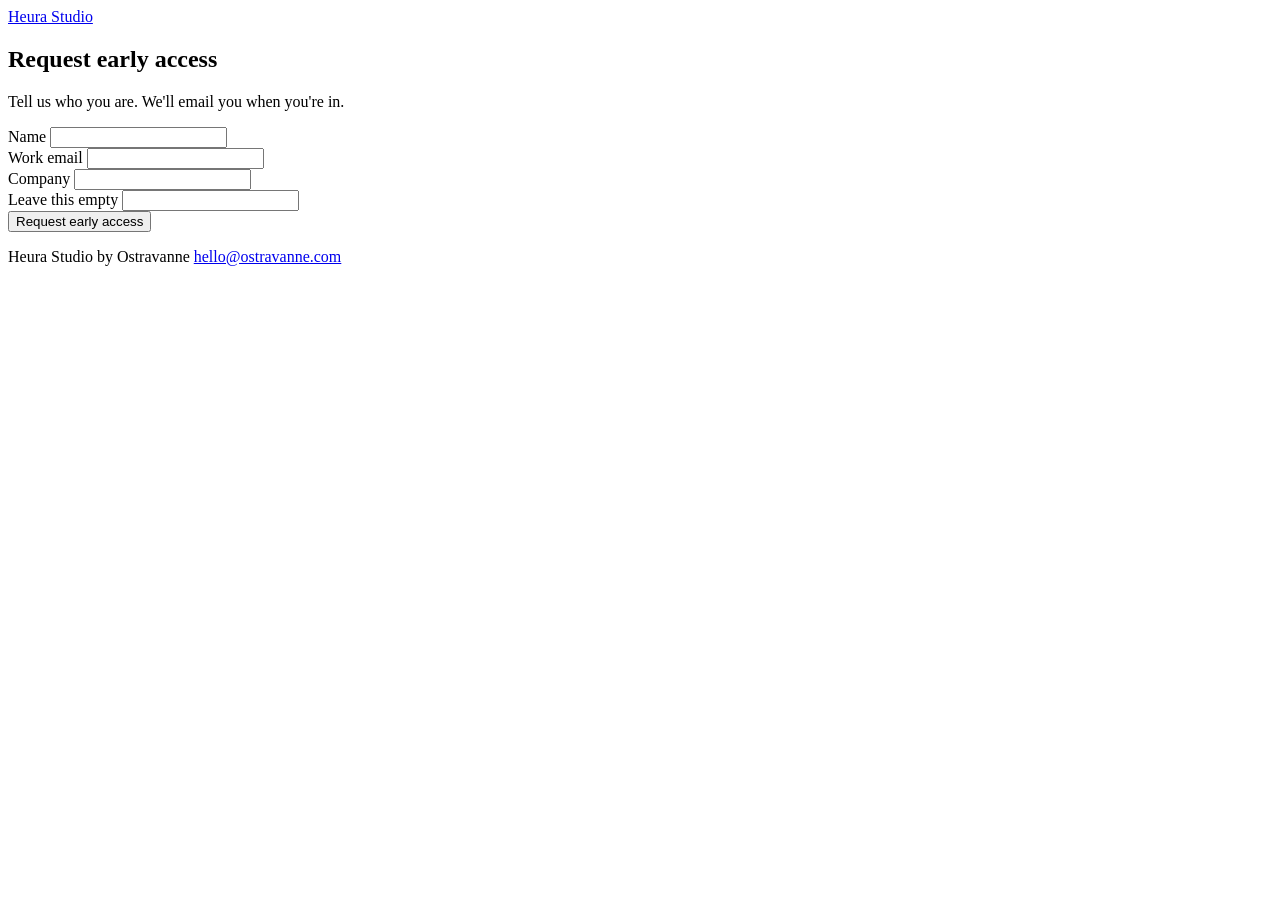
==== early-access/index.html @ 6efa41a9 "Early access page" ====
<!doctype html>
<html lang="en">
<head>
<meta charset="utf-8">
<meta name="viewport" content="width=device-width, initial-scale=1">
<title>Request early access | Heura Studio</title>
<meta name="description" content="Ask for early access to Heura Studio, the no-code way to build your company's own AI.">
<meta name="theme-color" content="#ffffff">
<link rel="icon" href="/favicon.ico" sizes="48x48">
<link rel="icon" href="/favicon-32.png" type="image/png" sizes="32x32">
<link rel="icon" href="/icon-512.png" type="image/png" sizes="512x512">
<link rel="apple-touch-icon" href="/apple-touch-icon.png">
<link rel="preconnect" href="https://fonts.googleapis.com">
<link rel="preconnect" href="https://fonts.gstatic.com" crossorigin>
<link rel="stylesheet" href="https://fonts.googleapis.com/css2?family=Archivo:wdth,wght@62..125,400..900&display=swap">
<link rel="stylesheet" href="/site.css">
<script src="/early-access/signup.js" defer></script>
</head>
<body>
<div id="ov-home">
  <header class="ov-wrap ov-top">
    <a class="ov-logo" href="/"><span class="ov-mark" aria-hidden="true"></span>Heura Studio</a>
  </header>

  <main class="ov-wrap">
    <section class="ea" aria-labelledby="ea-title">
      <h1 id="ea-title">Request early access</h1>
      <p class="ea-lead">Tell us who you are. We'll email you when you're in.</p>
      <form id="ea-form" class="ea-form" method="post" action="https://script.google.com/macros/s/AKfycbxeGXRIPZbw9SmmELM12JjJCPv7J-dosWmukFCh4RN90vVQsfV1jGKtJcDdEren_k8BEQ/exec">
        <div class="ea-field">
          <label for="ea-name">Name</label>
          <input id="ea-name" name="name" type="text" autocomplete="name" maxlength="100" required>
        </div>
        <div class="ea-field">
          <label for="ea-email">Work email</label>
          <input id="ea-email" name="email" type="email" autocomplete="email" maxlength="254" required>
        </div>
        <div class="ea-field">
          <label for="ea-company">Company</label>
          <input id="ea-company" name="company" type="text" autocomplete="organization" maxlength="100" required>
        </div>
        <div class="ea-trap" aria-hidden="true">
          <label for="ea-website">Leave this empty</label>
          <input id="ea-website" name="website" type="text" tabindex="-1" autocomplete="off">
        </div>
        <button class="ov-btn ov-btn-primary ea-submit" type="submit">Request early access</button>
      </form>
      <p id="ea-status" class="ea-status" role="status"></p>
    </section>
  </main>

  <footer class="ov-wrap">
    <div class="ov-foot">
      <span>Heura Studio by Ostravanne</span>
      <a href="mailto:hello@ostravanne.com">hello@ostravanne.com</a>
    </div>
  </footer>
</div>
</body>
</html>
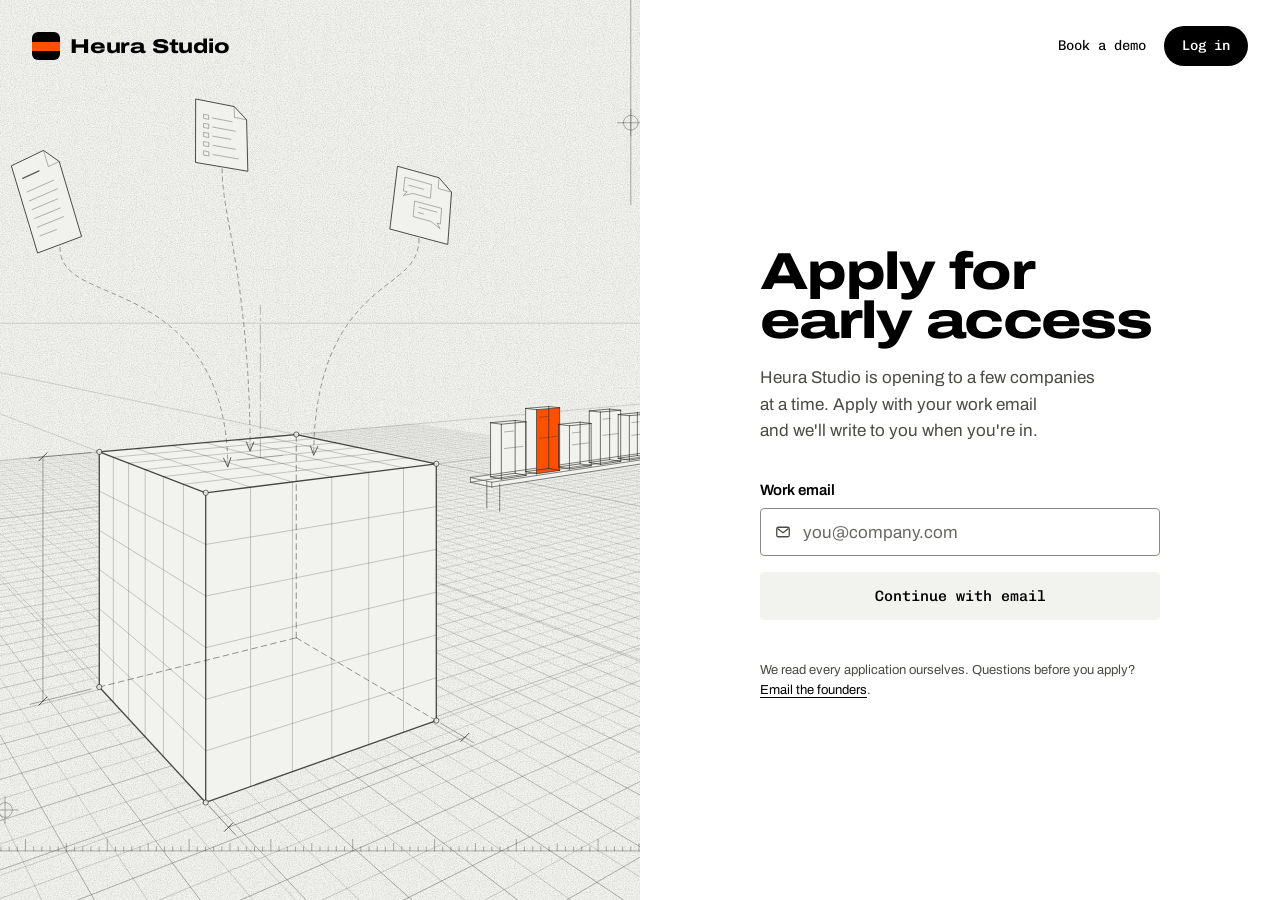
==== commit e1aa93ec: "Apply for early access page" ====
--- a/early-access/index.html
+++ b/early-access/index.html
@@ -3,58 +3,83 @@
 <head>
 <meta charset="utf-8">
 <meta name="viewport" content="width=device-width, initial-scale=1">
-<title>Request early access | Heura Studio</title>
-<meta name="description" content="Ask for early access to Heura Studio, the no-code way to build your company's own AI.">
-<meta name="theme-color" content="#ffffff">
+<title>Apply for early access | Heura Studio</title>
+<meta name="description" content="Apply for early access to Heura Studio, the no-code way to build your company's own AI.">
+<meta name="theme-color" content="#f2f2ef">
 <link rel="icon" href="/favicon.ico" sizes="48x48">
 <link rel="icon" href="/favicon-32.png" type="image/png" sizes="32x32">
 <link rel="icon" href="/icon-512.png" type="image/png" sizes="512x512">
 <link rel="apple-touch-icon" href="/apple-touch-icon.png">
 <link rel="preconnect" href="https://fonts.googleapis.com">
 <link rel="preconnect" href="https://fonts.gstatic.com" crossorigin>
-<link rel="stylesheet" href="https://fonts.googleapis.com/css2?family=Archivo:wdth,wght@62..125,400..900&display=swap">
+<link rel="stylesheet" href="https://fonts.googleapis.com/css2?family=Archivo:wdth,wght@62..125,400..900&family=Chivo+Mono:wght@400;500&display=swap">
 <link rel="stylesheet" href="/site.css">
-<script src="/early-access/signup.js" defer></script>
+<link rel="stylesheet" href="/early-access/apply.css">
+<!-- signup.js turns the form into two steps. Without it (no JavaScript, or the file fails to load) the form
+     stays a plain one that posts name, email and company. -->
+<script>if (window.fetch && window.URLSearchParams && window.FormData) document.documentElement.classList.add('js');</script>
+<script src="/early-access/signup.js" defer onerror="document.documentElement.classList.remove('js')"></script>
 </head>
 <body>
-<div id="ov-home">
-  <header class="ov-wrap ov-top">
+<div id="ov-home" class="ap">
+  <header class="ap-top">
     <a class="ov-logo" href="/"><span class="ov-mark" aria-hidden="true"></span>Heura Studio</a>
+    <nav class="ap-nav" aria-label="Main">
+      <a class="ap-link" href="mailto:ryantian@ostravanne.com,leoli@ostravanne.com?subject=Heura%20Studio%20demo">Book a demo</a>
+      <a class="ap-pill" href="https://heurastudios.com/login">Log in</a>
+    </nav>
   </header>
 
-  <main class="ov-wrap">
-    <section class="ea" aria-labelledby="ea-title">
-      <h1 id="ea-title">Request early access</h1>
-      <p class="ea-lead">Tell us who you are. We'll email you when you're in.</p>
-      <form id="ea-form" class="ea-form" method="post" action="https://script.google.com/macros/s/AKfycbxeGXRIPZbw9SmmELM12JjJCPv7J-dosWmukFCh4RN90vVQsfV1jGKtJcDdEren_k8BEQ/exec">
-        <div class="ea-field">
-          <label for="ea-name">Name</label>
-          <input id="ea-name" name="name" type="text" autocomplete="name" maxlength="100" required>
+  <div class="ap-art">
+    <img src="/early-access/drawing.svg" alt="" width="1000" height="1100">
+  </div>
+
+  <main class="ap-main">
+    <div class="ap-panel">
+      <h1 id="ea-title">Apply for<br> early access</h1>
+      <p class="ap-lead">Heura Studio is opening to a few companies at a time. Apply with your work email and we'll write to you when you're in.</p>
+
+      <!-- data-google-client-id: the OAuth client ID for "Continue with Google", the same one as
+           GOOGLE_CLIENT_ID in _backend/Code.gs. While it's empty the Google option stays hidden. -->
+      <form id="ea-form" class="ap-form" method="post" action="https://script.google.com/macros/s/AKfycbxeGXRIPZbw9SmmELM12JjJCPv7J-dosWmukFCh4RN90vVQsfV1jGKtJcDdEren_k8BEQ/exec" data-google-client-id="" aria-labelledby="ea-title">
+        <div class="ap-field">
+          <div class="ap-label-row">
+            <label for="ea-email">Work email</label>
+            <button class="ap-back" type="button" hidden>Use a different email</button>
+          </div>
+          <div class="ap-input">
+            <svg class="ap-icon" viewBox="0 0 16 16" aria-hidden="true" focusable="false"><rect x="1.75" y="3.25" width="12.5" height="9.5" rx="1.5"/><path d="m2.5 4.5 5.5 4.25 5.5-4.25"/></svg>
+            <input id="ea-email" name="email" type="email" autocomplete="email" maxlength="254" placeholder="you@company.com" required>
+          </div>
         </div>
-        <div class="ea-field">
-          <label for="ea-email">Work email</label>
-          <input id="ea-email" name="email" type="email" autocomplete="email" maxlength="254" required>
+
+        <div class="ap-step1">
+          <button class="ap-continue" type="button">Continue with email</button>
+          <p class="ap-or" hidden>or</p>
+          <div class="ap-google" hidden></div>
         </div>
-        <div class="ea-field">
-          <label for="ea-company">Company</label>
-          <input id="ea-company" name="company" type="text" autocomplete="organization" maxlength="100" required>
+
+        <div class="ap-step2">
+          <div class="ap-field">
+            <label for="ea-name">Name</label>
+            <input id="ea-name" name="name" type="text" autocomplete="name" maxlength="100" required>
+          </div>
+          <div class="ap-field">
+            <label for="ea-company">Company</label>
+            <input id="ea-company" name="company" type="text" autocomplete="organization" maxlength="100" required>
+          </div>
+          <div class="ea-trap" aria-hidden="true">
+            <label for="ea-website">Leave this empty</label>
+            <input id="ea-website" name="website" type="text" tabindex="-1" autocomplete="off">
+          </div>
+          <button class="ap-submit ea-submit" type="submit">Request early access</button>
         </div>
-        <div class="ea-trap" aria-hidden="true">
-          <label for="ea-website">Leave this empty</label>
-          <input id="ea-website" name="website" type="text" tabindex="-1" autocomplete="off">
-        </div>
-        <button class="ov-btn ov-btn-primary ea-submit" type="submit">Request early access</button>
       </form>
-      <p id="ea-status" class="ea-status" role="status"></p>
-    </section>
+      <p id="ea-status" class="ap-status" role="status"></p>
+
+      <p class="ap-note">We read every application ourselves. Questions before you apply? <a href="mailto:ryantian@ostravanne.com,leoli@ostravanne.com">Email the founders</a>.</p>
+    </div>
   </main>
-
-  <footer class="ov-wrap">
-    <div class="ov-foot">
-      <span>Heura Studio by Ostravanne</span>
-      <a href="mailto:hello@ostravanne.com">hello@ostravanne.com</a>
-    </div>
-  </footer>
 </div>
 </body>
 </html>
--- a/site.css
+++ b/site.css
@@ -0,0 +1,136 @@
+html, body { margin: 0; padding: 0; background: #ffffff; }
+#ov-home {
+  --floor: #ffffff; --panel: #f2f2ef; --ink: #000000; --on-ink: #ffffff; --muted: #4a4a46; --heura: #ff4f00;
+  --wide: 125%; --narrow: 75%;
+  display: block; width: 100%; margin: 0; padding: 0; background: var(--floor); color: var(--ink); text-align: left;
+  font-family: "Archivo", ui-sans-serif, -apple-system, "Segoe UI", sans-serif; font-size: 16px; line-height: 1.5;
+  font-stretch: 100%; font-weight: 400; font-style: normal; letter-spacing: 0; text-transform: none;
+  -webkit-font-smoothing: antialiased; font-variant-numeric: tabular-nums;
+}
+#ov-home *, #ov-home *::before, #ov-home *::after { box-sizing: border-box; }
+#ov-home header, #ov-home nav, #ov-home main, #ov-home section, #ov-home article, #ov-home footer, #ov-home div, #ov-home span {
+  margin: 0; padding: 0; border: 0; background: transparent; position: static; float: none; max-width: none; min-height: 0;
+  box-shadow: none; transform: none; font-family: inherit; text-transform: none; letter-spacing: inherit;
+}
+#ov-home h1, #ov-home h2, #ov-home h3, #ov-home p, #ov-home ul, #ov-home ol, #ov-home li {
+  margin: 0; padding: 0; font-family: inherit; font-style: normal; text-transform: none; white-space: normal; color: inherit;
+}
+#ov-home ul, #ov-home ol { list-style: none; }
+#ov-home li::before, #ov-home li::marker { content: none; }
+#ov-home a { color: inherit; text-decoration: none; border: 0; background: none; font-family: inherit; letter-spacing: 0; text-transform: none; }
+#ov-home a:focus-visible { outline: 2px solid var(--ink); outline-offset: 2px; }
+
+#ov-home .ov-wrap { max-width: 1240px; margin: 0 auto; padding: 0 32px; }
+
+/* buttons */
+#ov-home .ov-btn {
+  display: inline-flex; align-items: center; justify-content: center; min-height: 48px; padding: 0 24px;
+  border: 2px solid var(--ink); border-radius: 8px; font-size: 17px; font-weight: 600; line-height: 1.2; white-space: nowrap;
+  transition: opacity .15s ease, background-color .15s ease;
+}
+#ov-home .ov-btn-primary { background: var(--ink); color: var(--on-ink); }
+#ov-home .ov-btn-primary:hover { opacity: .86; }
+#ov-home .ov-btn-ghost { background: transparent; color: var(--ink); }
+#ov-home .ov-btn-ghost:hover { background: var(--panel); }
+
+/* header */
+#ov-home .ov-top { display: flex; flex-wrap: wrap; align-items: center; justify-content: space-between; gap: 12px 16px; padding-top: 24px; padding-bottom: 24px; }
+#ov-home .ov-logo {
+  display: inline-flex; align-items: center; gap: 10px; min-height: 44px; white-space: nowrap;
+  font-size: 20px; font-weight: 800; font-stretch: var(--wide); letter-spacing: -.01em; line-height: 1;
+}
+#ov-home .ov-mark { position: relative; flex: none; width: 28px; height: 28px; border-radius: 6px; background: var(--ink); overflow: hidden; }
+#ov-home .ov-mark::after { content: ""; position: absolute; left: 0; right: 0; top: 10px; height: 9px; background: var(--heura); }
+#ov-home .ov-nav { display: flex; flex-wrap: wrap; align-items: center; gap: 4px; }
+#ov-home .ov-nav .ov-link { display: inline-flex; align-items: center; min-height: 44px; padding: 0 14px; border-radius: 8px; font-size: 16px; font-weight: 500; }
+#ov-home .ov-nav .ov-link:hover { background: var(--panel); }
+#ov-home .ov-nav .ov-btn { min-height: 44px; margin-left: 0; padding: 0 18px; font-size: 16px; }
+
+/* hero: the headline, with the models standing on a shelf beside it */
+#ov-home .ov-hero { display: flex; flex-wrap: wrap; align-items: flex-end; gap: 48px 56px; padding-top: 56px; }
+#ov-home .ov-hero-text { flex: 1 1 420px; min-width: 0; padding-bottom: 44px; }
+#ov-home .ov-hero h1 {
+  font-size: clamp(40px, 4.7vw, 68px); line-height: .96; font-weight: 800; font-stretch: var(--wide); letter-spacing: -.02em;
+}
+#ov-home .ov-hero-sub { margin-top: 28px; max-width: 32em; font-size: 19px; line-height: 1.55; color: var(--muted); }
+#ov-home .ov-hero-actions { display: flex; flex-wrap: wrap; gap: 12px; margin-top: 32px; }
+#ov-home .ov-hero-shelf { flex: 0 1 auto; }
+
+/* the shelf and the boxes on it */
+#ov-home .ov-shelf { display: flex; flex-wrap: wrap; align-items: flex-end; row-gap: 40px; }
+#ov-home .ov-slot { display: flex; flex-direction: column; justify-content: flex-end; padding: 0 12px; }
+#ov-home .ov-edge { display: block; height: 17px; margin: 0 -12px; border-top: 3px solid var(--ink); background: var(--panel); }
+#ov-home .ov-box {
+  display: flex; flex-direction: column; justify-content: space-between; gap: 12px;
+  width: 200px; height: 300px; padding: 14px; border: 2px solid var(--ink); border-radius: 12px 12px 4px 4px;
+  background: var(--box); color: var(--on-box);
+}
+#ov-home .ov-box.is-arche { height: 250px; }
+#ov-home .ov-box.is-aniketos { height: 350px; }
+#ov-home .ov-pill {
+  align-self: flex-start; display: inline-flex; align-items: center; min-height: 24px; padding: 0 10px;
+  border: 2px solid var(--on-box); border-radius: 999px; font-size: 12px; font-weight: 700; line-height: 1; white-space: nowrap;
+}
+#ov-home .ov-pill.is-solid { background: var(--on-box); color: var(--box); }
+#ov-home .ov-box-name { font-size: 30px; line-height: .98; font-weight: 800; font-stretch: var(--wide); letter-spacing: -.02em; }
+#ov-home .ov-rule { display: block; height: 2px; margin: 12px 0 6px; background: var(--on-box); }
+#ov-home .ov-box-lines li { font-size: 15px; line-height: 1.4; font-weight: 600; font-stretch: var(--narrow); }
+
+/* sections */
+#ov-home .ov-block { padding-top: 104px; }
+#ov-home .ov-block h2 { font-size: 32px; line-height: 1.1; font-weight: 800; font-stretch: var(--wide); letter-spacing: -.01em; }
+#ov-home .ov-lead { margin-top: 10px; max-width: 40em; font-size: 16px; color: var(--muted); }
+
+/* how it works: a real sequence, so it keeps its numbers */
+#ov-home .ov-steps { display: grid; grid-template-columns: repeat(auto-fit, minmax(220px, 1fr)); gap: 24px; margin-top: 28px; }
+#ov-home .ov-steps li { padding-top: 16px; border-top: 3px solid var(--ink); }
+#ov-home .ov-steps h3 { display: flex; align-items: baseline; gap: 10px; font-size: 22px; line-height: 1.2; font-weight: 800; font-stretch: var(--wide); letter-spacing: 0; }
+#ov-home .ov-steps p { margin-top: 8px; font-size: 16px; color: var(--muted); }
+
+/* starter kits: colored labels */
+#ov-home .ov-kits { display: grid; grid-template-columns: repeat(auto-fit, minmax(240px, 1fr)); gap: 16px; margin-top: 28px; }
+#ov-home .ov-kit {
+  display: flex; flex-direction: column; justify-content: space-between; min-height: 156px; padding: 20px;
+  border: 2px solid var(--ink); border-radius: 12px; background: var(--box); color: var(--on-box);
+}
+#ov-home .ov-kit h3 { font-size: 22px; line-height: 1.1; font-weight: 800; font-stretch: var(--wide); letter-spacing: -.01em; }
+#ov-home .ov-kit .ov-rule { margin: 16px 0 8px; }
+#ov-home .ov-kit p { font-size: 17px; font-weight: 600; font-stretch: var(--narrow); }
+
+/* early access + footer */
+#ov-home .ov-access { display: flex; flex-wrap: wrap; align-items: center; justify-content: space-between; gap: 20px 32px; margin-top: 104px; padding: 32px; border: 2px solid var(--ink); border-radius: 12px; background: var(--panel); }
+#ov-home .ov-access h2 { font-size: 28px; line-height: 1.1; font-weight: 800; font-stretch: var(--wide); letter-spacing: -.01em; }
+#ov-home .ov-access p { margin-top: 8px; max-width: 36em; font-size: 16px; color: var(--muted); }
+#ov-home .ov-foot {
+  display: flex; flex-wrap: wrap; align-items: center; justify-content: space-between; gap: 12px;
+  margin-top: 72px; padding: 24px 0 48px; border-top: 3px solid var(--ink); font-size: 14px;
+}
+#ov-home .ov-foot a { display: inline-flex; align-items: center; min-height: 44px; font-weight: 700; text-decoration: underline; text-underline-offset: 3px; }
+
+@media (max-width: 560px) {
+  #ov-home .ov-wrap { padding-left: 20px; padding-right: 20px; }
+  /* the hero has the same button right below, so the header keeps just the logo on phones */
+  #ov-home .ov-nav { display: none; }
+  #ov-home .ov-hero { padding-top: 24px; }
+  #ov-home .ov-hero-text { flex-basis: 100%; padding-bottom: 0; }
+  #ov-home .ov-hero-sub { font-size: 17px; }
+  /* two boxes to a shelf */
+  #ov-home .ov-hero-shelf { flex: 1 1 100%; }
+  #ov-home .ov-shelf { row-gap: 32px; }
+  #ov-home .ov-slot { flex: 0 0 50%; padding: 0 8px; }
+  #ov-home .ov-edge { margin: 0 -8px; }
+  #ov-home .ov-box { width: 100%; height: 240px; padding: 12px; }
+  #ov-home .ov-box.is-arche { height: 200px; }
+  #ov-home .ov-box.is-aniketos { height: 280px; }
+  #ov-home .ov-box-name { font-size: 21px; }
+  #ov-home .ov-box-lines li { font-size: 14px; }
+  #ov-home .ov-block { padding-top: 72px; }
+  #ov-home .ov-block h2 { font-size: 28px; }
+  #ov-home .ov-access { margin-top: 72px; padding: 24px; }
+  #ov-home .ov-foot { margin-top: 48px; }
+}
+@media (max-width: 360px) {
+  #ov-home .ov-box-name { font-size: 18px; }
+  #ov-home .ov-box-lines li { font-size: 13px; }
+}
+@media (prefers-reduced-motion: reduce) { #ov-home * { transition: none !important; } }
--- a/early-access/apply.css
+++ b/early-access/apply.css
@@ -0,0 +1,155 @@
+/* Apply for early access (/early-access/): the drawing on the left half, the form on the right.
+   Builds on site.css: the #ov-home colour tokens, its reset and the logo. */
+
+#ov-home.ap {
+  --paper: var(--panel); /* #f2f2ef, the drawing's ground */
+  --field: #8a8a85; /* input borders, 3.4:1 on white */
+  --hush: #686863; /* placeholder and the "or", 5.6:1 on white */
+  --mono: "Chivo Mono", ui-monospace, SFMono-Regular, Menlo, Consolas, monospace;
+  position: relative;
+  display: grid;
+  grid-template-columns: minmax(0, 1fr) minmax(0, 1fr);
+  min-height: 100vh;
+  min-height: 100dvh;
+}
+#ov-home [hidden] { display: none !important; }
+
+/* header: the logo sits on the drawing, the nav on the white half */
+#ov-home .ap-top {
+  position: absolute; z-index: 1; top: 0; left: 0; right: 0;
+  display: flex; flex-wrap: wrap; align-items: center; justify-content: space-between; gap: 4px 12px;
+  padding: 24px 32px;
+}
+#ov-home .ap-nav { display: flex; align-items: center; gap: 4px; }
+#ov-home .ap-link,
+#ov-home .ap-pill {
+  display: inline-flex; align-items: center; justify-content: center; white-space: nowrap;
+  font-family: var(--mono); font-size: 14px; line-height: 1;
+}
+#ov-home .ap-link { min-height: 44px; padding: 0 14px; }
+#ov-home .ap-link:hover { text-decoration: underline; text-underline-offset: 4px; }
+#ov-home .ap-pill {
+  min-height: 40px; padding: 0 18px; border-radius: 999px; background: var(--ink); color: var(--on-ink); font-weight: 500;
+  transition: opacity .15s ease;
+}
+#ov-home .ap-pill:hover { opacity: .86; }
+
+/* the drawing: a full-height plate that stays put while the form side scrolls */
+#ov-home .ap-art {
+  position: sticky; top: 0; height: 100vh; height: 100dvh; overflow: hidden; background: var(--paper);
+}
+#ov-home .ap-art img { display: block; width: 100%; height: 100%; object-fit: cover; object-position: 50% 50%; }
+
+/* the form side */
+#ov-home .ap-main {
+  display: flex; align-items: center; justify-content: center;
+  min-height: 100vh; min-height: 100dvh; padding: 104px 32px 56px;
+}
+#ov-home .ap-panel { width: 100%; max-width: 400px; }
+/* two lines: "early access" just fits the 400px column at 52px */
+#ov-home .ap-panel h1 {
+  font-size: 52px; line-height: .94; font-weight: 800; font-stretch: var(--wide); letter-spacing: -.03em;
+}
+#ov-home .ap-lead { margin-top: 20px; font-size: 17px; line-height: 1.55; color: var(--muted); text-wrap: balance; }
+
+#ov-home .ap-form { display: grid; gap: 16px; margin-top: 36px; }
+#ov-home .ap-step1,
+#ov-home .ap-step2 { display: grid; gap: 16px; }
+/* Without JavaScript the form is one plain step: email, name, company. */
+#ov-home .ap-step1 { display: none; }
+.js #ov-home .ap-step1 { display: grid; }
+.js #ov-home .ap-form[data-step="2"] .ap-step1,
+.js #ov-home .ap-form:not([data-step="2"]) .ap-step2 { display: none; }
+.js #ov-home .ap-form[data-step="2"] .ap-step2 { animation: ap-reveal .2s ease-out both; }
+@keyframes ap-reveal { from { opacity: 0; transform: translateY(6px); } }
+
+#ov-home .ap-field { display: grid; gap: 8px; }
+#ov-home .ap-field label { font-size: 15px; font-weight: 600; line-height: 1.3; }
+#ov-home .ap-label-row { display: flex; align-items: baseline; justify-content: space-between; gap: 12px; }
+#ov-home .ap-field input {
+  display: block; width: 100%; height: 48px; margin: 0; padding: 0 14px;
+  border: 1px solid var(--field); border-radius: 4px; background: var(--floor); color: var(--ink);
+  font: inherit; font-size: 17px; line-height: 1.2;
+}
+#ov-home .ap-field input::placeholder { color: var(--hush); opacity: 1; }
+#ov-home .ap-field input:hover { border-color: var(--ink); }
+/* focus: a 2px black border (the transparent outline shows in Windows high-contrast mode, where shadows don't) */
+#ov-home .ap-field input:focus {
+  outline: 2px solid transparent; outline-offset: -2px; border-color: var(--ink); box-shadow: inset 0 0 0 1px var(--ink);
+}
+/* step 2 shows the email it will use, read-only */
+#ov-home .ap-field input[readonly] { border-color: var(--paper); background: var(--paper); }
+#ov-home .ap-input { position: relative; }
+#ov-home .ap-input input { padding-left: 42px; }
+#ov-home .ap-icon {
+  position: absolute; top: 50%; left: 15px; width: 16px; height: 16px; margin-top: -8px;
+  fill: none; stroke: var(--muted); stroke-width: 1.3; stroke-linejoin: round; pointer-events: none;
+}
+
+#ov-home .ap-continue,
+#ov-home .ap-submit {
+  display: flex; align-items: center; justify-content: center; width: 100%; height: 48px; margin: 0; padding: 0 16px;
+  border: 0; border-radius: 4px; font-family: var(--mono); font-size: 15px; font-weight: 500; line-height: 1;
+  cursor: pointer; transition: background-color .15s ease, opacity .15s ease;
+}
+#ov-home .ap-continue { background: var(--paper); color: var(--ink); }
+#ov-home .ap-continue:hover { background: #e6e6e1; }
+#ov-home .ap-submit { margin-top: 8px; background: var(--ink); color: var(--on-ink); }
+#ov-home .ap-submit:hover { opacity: .86; }
+#ov-home .ap-submit[disabled] { opacity: .6; cursor: progress; }
+#ov-home .ap-back {
+  min-height: 24px; margin: 0; padding: 0; border: 0; background: none; color: var(--ink); cursor: pointer;
+  font-family: var(--mono); font-size: 13px; line-height: 1.2; text-decoration: underline; text-underline-offset: 3px;
+}
+#ov-home .ap-continue:focus-visible,
+#ov-home .ap-submit:focus-visible,
+#ov-home .ap-back:focus-visible { outline: 2px solid var(--ink); outline-offset: 2px; }
+#ov-home .ap-or { padding: 4px 0; text-align: center; font-family: var(--mono); font-size: 13px; line-height: 1; color: var(--hush); }
+#ov-home .ap-google { display: flex; justify-content: center; min-height: 40px; }
+
+#ov-home .ea-trap { position: absolute; left: -10000px; top: auto; width: 1px; height: 1px; overflow: hidden; }
+
+#ov-home .ap-status { margin-top: 16px; font-size: 15px; font-weight: 600; line-height: 1.45; }
+#ov-home .ap-status:empty { display: none; }
+#ov-home .ea-done {
+  margin-top: 36px; padding: 20px 22px; border-radius: 4px; background: var(--paper);
+  font-size: 19px; font-weight: 600; line-height: 1.4;
+}
+#ov-home .ea-done:focus { outline: none; }
+#ov-home .ap-note { margin-top: 40px; font-size: 13px; line-height: 1.55; color: var(--muted); text-wrap: pretty; }
+#ov-home .ap-status a,
+#ov-home .ap-note a { color: var(--ink); text-decoration: underline; text-underline-offset: 3px; }
+
+/* Narrower screens: one column, with the drawing as a short band across the top. */
+@media (max-width: 959px) {
+  #ov-home.ap { grid-template-columns: minmax(0, 1fr); min-height: 0; }
+  #ov-home .ap-top { padding: 12px 20px; }
+  /* this crop shows the lessons dropping into the cube, and the shelf */
+  #ov-home .ap-art { position: relative; height: clamp(176px, 46vw, 280px); }
+  #ov-home .ap-art img { object-position: 50% 38%; }
+  /* clean paper behind the header */
+  #ov-home .ap-art::after {
+    content: ""; position: absolute; top: 0; left: 0; right: 0; height: 72px;
+    background: linear-gradient(var(--paper) 40%, transparent);
+  }
+  #ov-home .ap-main { display: block; min-height: 0; padding: 36px 20px 56px; }
+  #ov-home .ap-panel { margin: 0 auto; }
+  #ov-home .ap-panel h1 { font-size: clamp(34px, 11.5vw, 52px); }
+}
+/* Phones: a smaller logo and nav, so both fit one row above the drawing. */
+@media (max-width: 420px) {
+  #ov-home .ap-top { column-gap: 8px; }
+  #ov-home .ap-top .ov-logo { gap: 7px; font-size: 15px; }
+  #ov-home .ap-top .ov-mark { width: 22px; height: 22px; border-radius: 5px; }
+  #ov-home .ap-top .ov-mark::after { top: 8px; height: 7px; }
+  #ov-home .ap-link { padding: 0 6px; font-size: 12px; }
+  #ov-home .ap-pill { min-height: 34px; padding: 0 12px; font-size: 12px; }
+}
+@media (max-width: 370px) {
+  #ov-home .ap-top { padding-left: 16px; padding-right: 16px; }
+  #ov-home .ap-main { padding-left: 16px; padding-right: 16px; }
+}
+
+@media (prefers-reduced-motion: reduce) {
+  .js #ov-home .ap-form[data-step="2"] .ap-step2 { animation: none; }
+}
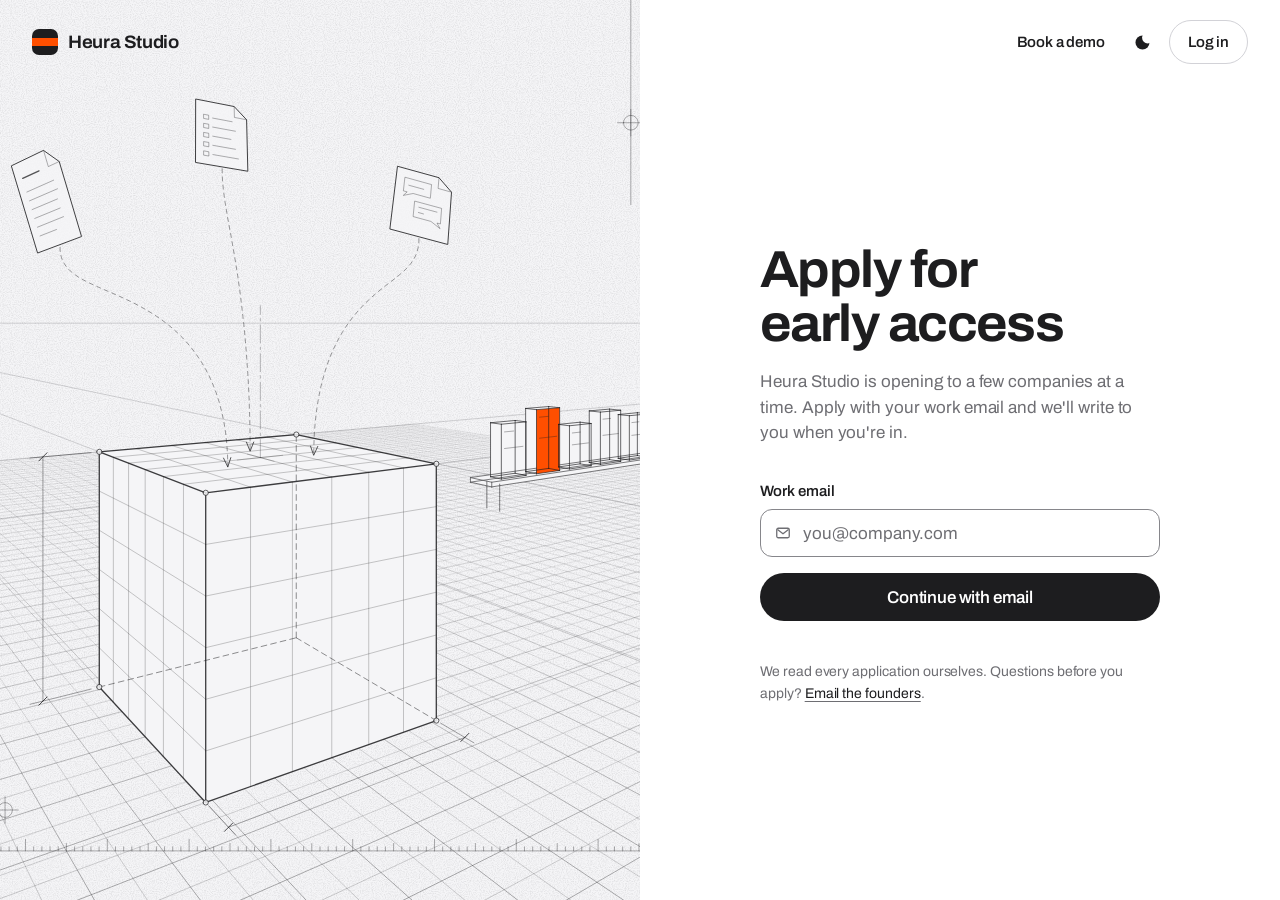
==== commit f668d673: "Apply page: the same look, light and dark" ====
--- a/early-access/index.html
+++ b/early-access/index.html
@@ -5,33 +5,45 @@
 <meta name="viewport" content="width=device-width, initial-scale=1">
 <title>Apply for early access | Heura Studio</title>
 <meta name="description" content="Apply for early access to Heura Studio, the no-code way to build your company's own AI.">
-<meta name="theme-color" content="#f2f2ef">
+<meta name="theme-color" content="#f5f5f7" data-light="#f5f5f7" data-dark="#0d0d0e">
+<!-- The theme: the choice saved by the switch in the header, else the system's. Set before anything paints. -->
+<script>(function(d){var t,m;try{t=localStorage.getItem('ov-theme')}catch(e){}if(t!=='light'&&t!=='dark')t=window.matchMedia&&matchMedia('(prefers-color-scheme: dark)').matches?'dark':'light';d.setAttribute('data-theme',t);d.classList.add('ov-js');m=document.querySelector('meta[name="theme-color"]');if(m)m.setAttribute('content',m.getAttribute('data-'+t))})(document.documentElement)</script>
 <link rel="icon" href="/favicon.ico" sizes="48x48">
 <link rel="icon" href="/favicon-32.png" type="image/png" sizes="32x32">
 <link rel="icon" href="/icon-512.png" type="image/png" sizes="512x512">
 <link rel="apple-touch-icon" href="/apple-touch-icon.png">
 <link rel="preconnect" href="https://fonts.googleapis.com">
 <link rel="preconnect" href="https://fonts.gstatic.com" crossorigin>
-<link rel="stylesheet" href="https://fonts.googleapis.com/css2?family=Archivo:wdth,wght@62..125,400..900&family=Chivo+Mono:wght@400;500&display=swap">
+<link rel="stylesheet" href="https://fonts.googleapis.com/css2?family=Archivo:wdth,wght@62..125,400..900&display=swap">
 <link rel="stylesheet" href="/site.css">
 <link rel="stylesheet" href="/early-access/apply.css">
 <!-- signup.js turns the form into two steps. Without it (no JavaScript, or the file fails to load) the form
      stays a plain one that posts name, email and company. -->
 <script>if (window.fetch && window.URLSearchParams && window.FormData) document.documentElement.classList.add('js');</script>
 <script src="/early-access/signup.js" defer onerror="document.documentElement.classList.remove('js')"></script>
+<script src="/theme.js" defer></script>
 </head>
 <body>
 <div id="ov-home" class="ap">
   <header class="ap-top">
-    <a class="ov-logo" href="/"><span class="ov-mark" aria-hidden="true"></span>Heura Studio</a>
+    <a class="ov-logo" href="/"><span class="ov-mark" aria-hidden="true"></span><span class="ap-wordmark">Heura Studio</span></a>
     <nav class="ap-nav" aria-label="Main">
       <a class="ap-link" href="mailto:ryantian@ostravanne.com,leoli@ostravanne.com?subject=Heura%20Studio%20demo">Book a demo</a>
+      <button class="ov-theme" type="button" aria-label="Switch to dark mode">
+        <svg viewBox="0 0 24 24" aria-hidden="true" focusable="false">
+          <mask id="ov-moon-bite"><rect width="24" height="24" fill="#fff"/><circle class="ov-bite" cx="18" cy="6.5" r="6.5" fill="#000"/></mask>
+          <circle class="ov-orb" cx="12" cy="12" r="8" fill="currentColor" mask="url(#ov-moon-bite)"/>
+          <path class="ov-rays" d="M12 1.75v2.1M12 20.15v2.1M1.75 12h2.1M20.15 12h2.1M4.75 4.75l1.5 1.5M17.75 17.75l1.5 1.5M4.75 19.25l1.5-1.5M17.75 6.25l1.5-1.5" fill="none" stroke="currentColor" stroke-width="1.9" stroke-linecap="round"/>
+        </svg>
+      </button>
       <a class="ap-pill" href="https://heurastudios.com/login">Log in</a>
     </nav>
   </header>
 
+  <!-- The drawing, drawn once per theme by _tools/draw-early-access.js; the one for the current theme shows. -->
   <div class="ap-art">
-    <img src="/early-access/drawing.svg" alt="" width="1000" height="1100">
+    <img class="ap-plate is-light" src="/early-access/drawing.svg" alt="" width="1000" height="1100">
+    <img class="ap-plate is-dark" src="/early-access/drawing-dark.svg" alt="" width="1000" height="1100">
   </div>
 
   <main class="ap-main">
--- a/site.css
+++ b/site.css
@@ -1,136 +1,571 @@
-html, body { margin: 0; padding: 0; background: #ffffff; }
+/* ostravanne.com: the tokens, base and header both pages share, then the home page.
+   Every color is a token, light by default, dark under html[data-theme="dark"] (set before first paint by the
+   inline script in <head>) or, with JavaScript off, under the system's dark setting.
+   Tokens are registered so that a theme switch cross-fades every color, gradients included. */
+
+@property --page { syntax: '<color>'; inherits: true; initial-value: #ffffff; }
+@property --band { syntax: '<color>'; inherits: true; initial-value: #f5f5f7; }
+@property --surface { syntax: '<color>'; inherits: true; initial-value: #ffffff; }
+@property --hairline { syntax: '<color>'; inherits: true; initial-value: #d2d2d7; }
+@property --text { syntax: '<color>'; inherits: true; initial-value: #1d1d1f; }
+@property --text-2 { syntax: '<color>'; inherits: true; initial-value: #6e6e73; }
+@property --accent { syntax: '<color>'; inherits: true; initial-value: #ff4f00; }
+@property --field { syntax: '<color>'; inherits: true; initial-value: #86868b; }
+@property --wash { syntax: '<percentage>'; inherits: true; initial-value: 13%; }
+@property --wash-soon { syntax: '<percentage>'; inherits: true; initial-value: 9%; }
+@property --glow { syntax: '<percentage>'; inherits: true; initial-value: 9%; }
+@property --lift { syntax: '<number>'; inherits: true; initial-value: 0; } /* how far a box is off its shelf, 0 to 1 */
+
+:root {
+  --page: #ffffff;
+  --band: #f5f5f7; /* alternate sections */
+  --surface: #ffffff; /* boxes, cards, inputs; always with a hairline */
+  --hairline: #d2d2d7;
+  --text: #1d1d1f;
+  --text-2: #6e6e73; /* secondary copy: 5.1:1 on page, 4.7:1 on band */
+  --accent: #ff4f00; /* Heura orange: small marks only */
+  --field: #86868b; /* input borders: 3.6:1, so a field reads as a field */
+  --arche: #ff4f00;
+  --asteria: #5b7cfa;
+  --aniketos: #7a5af8;
+  --wash: 13%; /* a model's tint at the top of its box */
+  --wash-soon: 9%; /* quieter, for the ones still coming */
+  --glow: 9%; /* the highlight that follows the pointer */
+  --shade: rgba(0, 0, 0, .2); /* contact shadows on a shelf */
+  --lifted: 0 1px 2px rgba(0, 0, 0, .05), 0 10px 20px -6px rgba(0, 0, 0, .12), 0 28px 48px -16px rgba(0, 0, 0, .2);
+  --raised: 0 1px 2px rgba(0, 0, 0, .04), 0 12px 32px -12px rgba(0, 0, 0, .14);
+  --ease: cubic-bezier(.2, .8, .2, 1);
+  color-scheme: light;
+}
+@media (prefers-color-scheme: dark) {
+  :root:not([data-theme="light"]) {
+    --page: #000000; --band: #0d0d0e; --surface: #161617; --hairline: #2c2c2e;
+    --text: #f5f5f7; --text-2: #a1a1a6; --accent: #ff6a26; --field: #6e6e73;
+    --wash: 18%; --wash-soon: 13%; --glow: 9%; --shade: rgba(0, 0, 0, .85);
+    --lifted: 0 1px 2px rgba(0, 0, 0, .6), 0 12px 24px -6px rgba(0, 0, 0, .7), 0 30px 60px -16px rgba(0, 0, 0, .8);
+    --raised: 0 1px 2px rgba(0, 0, 0, .5), 0 14px 36px -12px rgba(0, 0, 0, .7);
+    color-scheme: dark;
+  }
+}
+:root[data-theme="dark"] {
+  --page: #000000; --band: #0d0d0e; --surface: #161617; --hairline: #2c2c2e;
+  --text: #f5f5f7; --text-2: #a1a1a6; --accent: #ff6a26; --field: #6e6e73;
+  --wash: 18%; --wash-soon: 13%; --glow: 9%; --shade: rgba(0, 0, 0, .85);
+  --lifted: 0 1px 2px rgba(0, 0, 0, .6), 0 12px 24px -6px rgba(0, 0, 0, .7), 0 30px 60px -16px rgba(0, 0, 0, .8);
+  --raised: 0 1px 2px rgba(0, 0, 0, .5), 0 14px 36px -12px rgba(0, 0, 0, .7);
+  color-scheme: dark;
+}
+/* the switch adds this class for a moment, so only a switch cross-fades (never the first paint) */
+:root.ov-theming {
+  transition: --page .25s ease, --band .25s ease, --surface .25s ease, --hairline .25s ease, --text .25s ease,
+    --text-2 .25s ease, --accent .25s ease, --field .25s ease, --wash .25s ease, --wash-soon .25s ease, --glow .25s ease;
+}
+
+html, body { margin: 0; padding: 0; background: var(--page); }
+@media (prefers-reduced-motion: no-preference) { html { scroll-behavior: smooth; } }
+
 #ov-home {
-  --floor: #ffffff; --panel: #f2f2ef; --ink: #000000; --on-ink: #ffffff; --muted: #4a4a46; --heura: #ff4f00;
-  --wide: 125%; --narrow: 75%;
-  display: block; width: 100%; margin: 0; padding: 0; background: var(--floor); color: var(--ink); text-align: left;
-  font-family: "Archivo", ui-sans-serif, -apple-system, "Segoe UI", sans-serif; font-size: 16px; line-height: 1.5;
-  font-stretch: 100%; font-weight: 400; font-style: normal; letter-spacing: 0; text-transform: none;
-  -webkit-font-smoothing: antialiased; font-variant-numeric: tabular-nums;
+  display: block; min-height: 100vh; background: var(--page); color: var(--text);
+  font-family: "Archivo", ui-sans-serif, -apple-system, BlinkMacSystemFont, "Segoe UI", sans-serif;
+  font-size: 17px; line-height: 1.5; font-weight: 400; font-stretch: 100%; letter-spacing: -.003em;
+  -webkit-font-smoothing: antialiased; -moz-osx-font-smoothing: grayscale; -webkit-text-size-adjust: 100%; text-size-adjust: 100%;
 }
 #ov-home *, #ov-home *::before, #ov-home *::after { box-sizing: border-box; }
-#ov-home header, #ov-home nav, #ov-home main, #ov-home section, #ov-home article, #ov-home footer, #ov-home div, #ov-home span {
-  margin: 0; padding: 0; border: 0; background: transparent; position: static; float: none; max-width: none; min-height: 0;
-  box-shadow: none; transform: none; font-family: inherit; text-transform: none; letter-spacing: inherit;
-}
-#ov-home h1, #ov-home h2, #ov-home h3, #ov-home p, #ov-home ul, #ov-home ol, #ov-home li {
-  margin: 0; padding: 0; font-family: inherit; font-style: normal; text-transform: none; white-space: normal; color: inherit;
-}
+#ov-home h1, #ov-home h2, #ov-home h3, #ov-home p, #ov-home ul, #ov-home ol, #ov-home li { margin: 0; padding: 0; }
 #ov-home ul, #ov-home ol { list-style: none; }
-#ov-home li::before, #ov-home li::marker { content: none; }
-#ov-home a { color: inherit; text-decoration: none; border: 0; background: none; font-family: inherit; letter-spacing: 0; text-transform: none; }
-#ov-home a:focus-visible { outline: 2px solid var(--ink); outline-offset: 2px; }
-
-#ov-home .ov-wrap { max-width: 1240px; margin: 0 auto; padding: 0 32px; }
-
-/* buttons */
+#ov-home a { color: inherit; text-decoration: none; }
+#ov-home button { font: inherit; color: inherit; }
+#ov-home [hidden] { display: none !important; }
+#ov-home :focus-visible { outline: 2px solid var(--text); outline-offset: 2px; }
+#ov-home .ov-wrap { width: 100%; max-width: 1168px; margin: 0 auto; padding: 0 24px; }
+
+/* type */
+#ov-home .ov-hero-title,
+#ov-home .ov-h2 { font-weight: 680; font-stretch: 104%; letter-spacing: -.03em; line-height: 1.04; text-wrap: balance; }
+#ov-home .ov-h2 { font-size: clamp(36px, 2.4vw + 22px, 56px); }
+#ov-home .ov-lead { margin-top: 18px; max-width: 34em; font-size: 21px; line-height: 1.45; color: var(--text-2); text-wrap: pretty; }
+
+/* ---- buttons: pills; the primary is filled with the text color */
 #ov-home .ov-btn {
   display: inline-flex; align-items: center; justify-content: center; min-height: 48px; padding: 0 24px;
-  border: 2px solid var(--ink); border-radius: 8px; font-size: 17px; font-weight: 600; line-height: 1.2; white-space: nowrap;
-  transition: opacity .15s ease, background-color .15s ease;
-}
-#ov-home .ov-btn-primary { background: var(--ink); color: var(--on-ink); }
-#ov-home .ov-btn-primary:hover { opacity: .86; }
-#ov-home .ov-btn-ghost { background: transparent; color: var(--ink); }
-#ov-home .ov-btn-ghost:hover { background: var(--panel); }
-
-/* header */
-#ov-home .ov-top { display: flex; flex-wrap: wrap; align-items: center; justify-content: space-between; gap: 12px 16px; padding-top: 24px; padding-bottom: 24px; }
+  border: 1px solid transparent; border-radius: 999px; cursor: pointer;
+  font-size: 17px; font-weight: 560; line-height: 1; letter-spacing: -.01em; white-space: nowrap;
+  transition: background-color .25s var(--ease), border-color .25s var(--ease), transform .3s var(--ease);
+  -webkit-tap-highlight-color: transparent;
+}
+#ov-home .ov-btn-primary { background: var(--text); color: var(--page); }
+#ov-home .ov-btn-quiet { border-color: var(--hairline); color: var(--text); }
+@media (hover: hover) {
+  #ov-home .ov-btn-primary:hover { background: color-mix(in srgb, var(--text) 82%, var(--page)); }
+  #ov-home .ov-btn-quiet:hover { border-color: var(--text-2); }
+}
+#ov-home .ov-btn:active { transform: scale(.97); }
+#ov-home .ov-btn-small { min-height: 44px; padding: 0 18px; font-size: 15px; }
+#ov-home .ov-short { display: none; }
+
+/* ---- header: sticky; a hairline and a soft shadow appear once the page scrolls */
+#ov-home .ov-top {
+  position: sticky; top: 0; z-index: 50;
+  background: color-mix(in srgb, var(--page) 76%, transparent);
+  -webkit-backdrop-filter: saturate(180%) blur(20px); backdrop-filter: saturate(180%) blur(20px);
+  border-bottom: 1px solid transparent;
+  transition: border-color .3s var(--ease), box-shadow .3s var(--ease);
+}
+#ov-home .ov-top.is-scrolled { border-bottom-color: var(--hairline); box-shadow: 0 10px 30px -18px rgba(0, 0, 0, .25); }
+#ov-home .ov-top-row { display: flex; align-items: center; justify-content: space-between; gap: 12px; min-height: 64px; }
+#ov-home .ov-top-actions { display: flex; align-items: center; gap: 6px; }
 #ov-home .ov-logo {
   display: inline-flex; align-items: center; gap: 10px; min-height: 44px; white-space: nowrap;
-  font-size: 20px; font-weight: 800; font-stretch: var(--wide); letter-spacing: -.01em; line-height: 1;
-}
-#ov-home .ov-mark { position: relative; flex: none; width: 28px; height: 28px; border-radius: 6px; background: var(--ink); overflow: hidden; }
-#ov-home .ov-mark::after { content: ""; position: absolute; left: 0; right: 0; top: 10px; height: 9px; background: var(--heura); }
-#ov-home .ov-nav { display: flex; flex-wrap: wrap; align-items: center; gap: 4px; }
-#ov-home .ov-nav .ov-link { display: inline-flex; align-items: center; min-height: 44px; padding: 0 14px; border-radius: 8px; font-size: 16px; font-weight: 500; }
-#ov-home .ov-nav .ov-link:hover { background: var(--panel); }
-#ov-home .ov-nav .ov-btn { min-height: 44px; margin-left: 0; padding: 0 18px; font-size: 16px; }
-
-/* hero: the headline, with the models standing on a shelf beside it */
-#ov-home .ov-hero { display: flex; flex-wrap: wrap; align-items: flex-end; gap: 48px 56px; padding-top: 56px; }
-#ov-home .ov-hero-text { flex: 1 1 420px; min-width: 0; padding-bottom: 44px; }
-#ov-home .ov-hero h1 {
-  font-size: clamp(40px, 4.7vw, 68px); line-height: .96; font-weight: 800; font-stretch: var(--wide); letter-spacing: -.02em;
-}
-#ov-home .ov-hero-sub { margin-top: 28px; max-width: 32em; font-size: 19px; line-height: 1.55; color: var(--muted); }
-#ov-home .ov-hero-actions { display: flex; flex-wrap: wrap; gap: 12px; margin-top: 32px; }
-#ov-home .ov-hero-shelf { flex: 0 1 auto; }
-
-/* the shelf and the boxes on it */
-#ov-home .ov-shelf { display: flex; flex-wrap: wrap; align-items: flex-end; row-gap: 40px; }
-#ov-home .ov-slot { display: flex; flex-direction: column; justify-content: flex-end; padding: 0 12px; }
-#ov-home .ov-edge { display: block; height: 17px; margin: 0 -12px; border-top: 3px solid var(--ink); background: var(--panel); }
+  font-size: 18px; font-weight: 650; font-stretch: 104%; letter-spacing: -.02em; line-height: 1;
+}
+#ov-home .ov-mark { position: relative; flex: none; width: 26px; height: 26px; border-radius: 7px; background: var(--text); overflow: hidden; }
+#ov-home .ov-mark::after { content: ""; position: absolute; left: 0; right: 0; top: 9px; height: 8px; background: var(--accent); }
+
+/* the theme switch: a moon in light mode, a sun in dark (what it switches to). It needs JavaScript. */
+#ov-home .ov-theme {
+  display: none; place-items: center; flex: none; width: 44px; height: 44px; margin: 0; padding: 0;
+  border: 0; border-radius: 50%; background: transparent; color: var(--text); cursor: pointer;
+  transition: background-color .25s var(--ease), transform .3s var(--ease); -webkit-tap-highlight-color: transparent;
+}
+.ov-js #ov-home .ov-theme { display: inline-grid; }
+@media (hover: hover) { #ov-home .ov-theme:hover { background: var(--band); } }
+#ov-home .ov-theme:active { transform: scale(.9); }
+#ov-home .ov-theme svg { width: 21px; height: 21px; overflow: visible; }
+#ov-home .ov-orb, #ov-home .ov-rays, #ov-home .ov-bite {
+  transform-box: fill-box; transform-origin: center;
+  transition: transform .5s var(--ease), opacity .3s var(--ease);
+}
+#ov-home .ov-rays { opacity: 0; transform: rotate(-60deg) scale(.5); }
+[data-theme="dark"] #ov-home .ov-orb { transform: scale(.55); }
+[data-theme="dark"] #ov-home .ov-bite { transform: translate(9px, -9px); }
+[data-theme="dark"] #ov-home .ov-rays { opacity: 1; transform: none; }
+
+/* ---- hero */
+#ov-home .ov-hero { padding: clamp(36px, 6vh, 64px) 0 clamp(80px, 11vh, 120px); text-align: center; }
+#ov-home .ov-hero-title { max-width: 12.5em; margin: 0 auto; font-size: clamp(48px, 4.2vw + 24px, 84px); }
+#ov-home .ov-hero-sub { max-width: 33em; margin: 20px auto 0; font-size: 21px; line-height: 1.45; color: var(--text-2); text-wrap: balance; }
+#ov-home .ov-hero-actions { display: flex; flex-wrap: wrap; justify-content: center; gap: 12px; margin-top: 32px; }
+
+/* ---- the shelf and the model boxes on it */
+#ov-home .ov-shelf { position: relative; margin-top: clamp(44px, 7vh, 72px); }
+#ov-home .ov-lineup { position: relative; z-index: 1; display: flex; justify-content: center; align-items: flex-end; gap: 28px; }
+#ov-home .ov-slot { position: relative; flex: 0 1 228px; min-width: 0; }
+#ov-home .ov-riser { position: relative; z-index: 1; }
+#ov-home .ov-contact {
+  position: absolute; z-index: 0; left: 6%; right: 6%; bottom: -8px; height: 16px; border-radius: 50%;
+  background: radial-gradient(closest-side, var(--shade), transparent); pointer-events: none;
+}
+/* the shelf: a firm top edge the boxes stand on, a faint front face, a hairline under it; it fades out at the ends */
+#ov-home .ov-plank,
+#ov-home .ov-mini-plank {
+  border-top: 1px solid color-mix(in srgb, var(--hairline), var(--text) 14%);
+  border-bottom: 1px solid var(--hairline);
+  background: linear-gradient(color-mix(in srgb, var(--band), var(--text) 6%), var(--band));
+  -webkit-mask-image: linear-gradient(90deg, transparent, #000 10%, #000 90%, transparent);
+  mask-image: linear-gradient(90deg, transparent, #000 10%, #000 90%, transparent);
+}
+#ov-home .ov-plank { position: relative; z-index: 0; height: 13px; margin: 0 -24px; border-radius: 0 0 4px 4px; }
 #ov-home .ov-box {
-  display: flex; flex-direction: column; justify-content: space-between; gap: 12px;
-  width: 200px; height: 300px; padding: 14px; border: 2px solid var(--ink); border-radius: 12px 12px 4px 4px;
-  background: var(--box); color: var(--on-box);
-}
-#ov-home .ov-box.is-arche { height: 250px; }
-#ov-home .ov-box.is-aniketos { height: 350px; }
-#ov-home .ov-pill {
-  align-self: flex-start; display: inline-flex; align-items: center; min-height: 24px; padding: 0 10px;
-  border: 2px solid var(--on-box); border-radius: 999px; font-size: 12px; font-weight: 700; line-height: 1; white-space: nowrap;
-}
-#ov-home .ov-pill.is-solid { background: var(--on-box); color: var(--box); }
-#ov-home .ov-box-name { font-size: 30px; line-height: .98; font-weight: 800; font-stretch: var(--wide); letter-spacing: -.02em; }
-#ov-home .ov-rule { display: block; height: 2px; margin: 12px 0 6px; background: var(--on-box); }
-#ov-home .ov-box-lines li { font-size: 15px; line-height: 1.4; font-weight: 600; font-stretch: var(--narrow); }
-
-/* sections */
-#ov-home .ov-block { padding-top: 104px; }
-#ov-home .ov-block h2 { font-size: 32px; line-height: 1.1; font-weight: 800; font-stretch: var(--wide); letter-spacing: -.01em; }
-#ov-home .ov-lead { margin-top: 10px; max-width: 40em; font-size: 16px; color: var(--muted); }
-
-/* how it works: a real sequence, so it keeps its numbers */
-#ov-home .ov-steps { display: grid; grid-template-columns: repeat(auto-fit, minmax(220px, 1fr)); gap: 24px; margin-top: 28px; }
-#ov-home .ov-steps li { padding-top: 16px; border-top: 3px solid var(--ink); }
-#ov-home .ov-steps h3 { display: flex; align-items: baseline; gap: 10px; font-size: 22px; line-height: 1.2; font-weight: 800; font-stretch: var(--wide); letter-spacing: 0; }
-#ov-home .ov-steps p { margin-top: 8px; font-size: 16px; color: var(--muted); }
-
-/* starter kits: colored labels */
-#ov-home .ov-kits { display: grid; grid-template-columns: repeat(auto-fit, minmax(240px, 1fr)); gap: 16px; margin-top: 28px; }
+  --tint: var(--arche); --w: var(--wash); --h: clamp(216px, 27vh, 252px); --lift: 0;
+  position: relative; display: flex; flex-direction: column; justify-content: space-between; height: var(--h);
+  padding: 20px 20px 22px; text-align: left; cursor: default;
+  border: 1px solid color-mix(in srgb, var(--hairline), var(--text) calc(var(--lift) * 22%));
+  border-radius: 20px 20px 7px 7px;
+  background: var(--surface);
+  background: linear-gradient(180deg, color-mix(in srgb, var(--tint) var(--w), var(--surface)), var(--surface) 62%);
+  transform-origin: 50% 85%; -webkit-tap-highlight-color: transparent; outline-offset: 4px;
+}
+/* the highlight that follows the pointer, under the words */
+#ov-home .ov-box::before {
+  content: ""; position: absolute; inset: 0; border-radius: inherit; pointer-events: none; opacity: var(--lift);
+  background: radial-gradient(280px circle at var(--mx, 35%) var(--my, 22%), color-mix(in srgb, var(--tint) var(--glow), transparent), transparent 72%);
+}
+/* the box's own shadow, which only exists while it's off the shelf */
+#ov-home .ov-box::after {
+  content: ""; position: absolute; z-index: -1; inset: 0; border-radius: inherit; pointer-events: none;
+  box-shadow: var(--lifted); opacity: var(--lift);
+}
+#ov-home .ov-box > * { position: relative; }
+#ov-home .ov-slot[data-model="asteria"] .ov-box { --tint: var(--asteria); --w: var(--wash-soon); --h: clamp(254px, 32vh, 296px); }
+#ov-home .ov-slot[data-model="aniketos"] .ov-box { --tint: var(--aniketos); --w: var(--wash-soon); --h: clamp(292px, 37vh, 340px); }
+
+#ov-home .ov-status {
+  align-self: flex-start; display: inline-flex; align-items: center; gap: 7px; height: 28px; padding: 0 11px;
+  border: 1px solid var(--hairline); border-radius: 999px; background: var(--surface); color: var(--text-2);
+  font-size: 13px; font-weight: 560; line-height: 1; white-space: nowrap;
+}
+#ov-home .ov-status.is-available { color: var(--text); }
+#ov-home .ov-dot { position: relative; width: 7px; height: 7px; border-radius: 50%; background: var(--accent); }
+#ov-home .ov-box-name { font-size: 32px; font-weight: 680; font-stretch: 104%; letter-spacing: -.03em; line-height: 1.04; }
+#ov-home .ov-box-name span { display: block; margin-bottom: 3px; font-size: 15px; font-weight: 500; font-stretch: 100%; letter-spacing: -.01em; color: var(--text-2); }
+#ov-home .ov-box-lines { margin-top: 12px; padding-top: 11px; border-top: 1px solid var(--hairline); }
+#ov-home .ov-box-lines li { font-size: 15px; line-height: 1.45; color: var(--text-2); }
+
+/* Without home.js the boxes still rise on hover and keyboard focus (home.js adds the tilt and the spring). */
+#ov-home .ov-lineup:not(.is-live) .ov-box { transition: transform .45s var(--ease), --lift .45s var(--ease); }
+@media (hover: hover) {
+  #ov-home .ov-lineup:not(.is-live) .ov-box:hover { --lift: 1; transform: translateY(-14px) scale(1.03); }
+}
+#ov-home .ov-lineup:not(.is-live) .ov-box:focus-visible { --lift: 1; transform: translateY(-14px) scale(1.03); }
+/* reduced motion: lifted means the shadow and the stronger edge, without moving */
+#ov-home .ov-box.is-up { --lift: 1; }
+/* on a phone a box lifts while pressed; a long press shouldn't start selecting text instead */
+@media (pointer: coarse) { #ov-home .ov-box { -webkit-user-select: none; user-select: none; -webkit-touch-callout: none; } }
+
+/* ---- sections */
+#ov-home .ov-how { padding: clamp(96px, 11vw, 152px) 0; background: var(--band); }
+#ov-home .ov-kits-section { padding: clamp(96px, 11vw, 152px) 0; }
+#ov-home .ov-access { padding: clamp(104px, 12vw, 168px) 0; background: var(--band); text-align: center; }
+#ov-home .ov-access .ov-lead { margin-left: auto; margin-right: auto; }
+#ov-home .ov-access .ov-btn { margin-top: 36px; }
+
+/* ---- How it works. Without JavaScript: a numbered list in four columns. */
+#ov-home .ov-steps { display: grid; grid-template-columns: repeat(4, minmax(0, 1fr)); gap: 32px; margin-top: 48px; }
+#ov-home .ov-step {
+  position: relative; display: grid; grid-template-columns: 26px minmax(0, 1fr); align-content: start;
+  padding-top: 20px; border-top: 1px solid var(--hairline);
+}
+#ov-home .ov-step-n { grid-column: 1; grid-row: 1; padding-top: 4px; font-size: 15px; font-weight: 560; color: var(--text-2); font-variant-numeric: tabular-nums; }
+#ov-home .ov-step-title { grid-column: 2; grid-row: 1; font-size: 24px; font-weight: 650; font-stretch: 104%; letter-spacing: -.02em; line-height: 1.2; transition: color .3s var(--ease); }
+#ov-home .ov-step-text { grid-column: 2; margin-top: 6px; color: var(--text-2); text-wrap: pretty; }
+#ov-home .ov-step-progress { display: none; }
+#ov-home .ov-stage { display: none; }
+
+/* With JavaScript: the steps on the left drive a preview on the right. */
+.ov-js #ov-home .ov-how-body {
+  display: grid; grid-template-columns: minmax(0, 5fr) minmax(0, 7fr); align-items: center; gap: clamp(36px, 5.5vw, 80px); margin-top: 56px;
+}
+.ov-js #ov-home .ov-steps { grid-template-columns: minmax(0, 1fr); gap: 0; margin-top: 0; }
+.ov-js #ov-home .ov-step { padding: 22px 0 24px; cursor: pointer; -webkit-tap-highlight-color: transparent; border-radius: 2px; }
+.ov-js #ov-home .ov-step:last-child { border-bottom: 1px solid var(--hairline); }
+.ov-js #ov-home .ov-step[aria-selected="false"] .ov-step-title { color: var(--text-2); }
+@media (hover: hover) { .ov-js #ov-home .ov-step[aria-selected="false"]:hover .ov-step-title { color: var(--text); } }
+/* a thin line along the selected step's top edge; while the steps play, home.js fills it from the left */
+.ov-js #ov-home .ov-step-progress { display: block; position: absolute; left: 0; right: 0; top: -1px; height: 2px; overflow: hidden; }
+.ov-js #ov-home .ov-step-progress span { position: absolute; inset: 0; background: var(--accent); transform: scaleX(0); transform-origin: 0 50%; }
+.ov-js #ov-home .ov-step[aria-selected="true"] .ov-step-progress span { transform: none; }
+
+/* overflow: clip, not hidden: a hidden box can still be scrolled by focus or find-in-page, which would knock the
+   drawing out of place */
+.ov-js #ov-home .ov-stage {
+  position: relative; display: block; aspect-ratio: 4 / 3; overflow: hidden; overflow: clip; container-type: inline-size;
+  border: 1px solid var(--hairline); border-radius: 20px; background: var(--surface);
+}
+#ov-home .ov-scene { position: absolute; inset: 0; opacity: 0; visibility: hidden; transition: opacity .3s var(--ease), visibility 0s linear .3s; }
+#ov-home .ov-scene.is-active { opacity: 1; visibility: visible; transition: opacity .45s var(--ease) .08s, visibility 0s; }
+#ov-home .ov-scene:focus-visible { outline-offset: -4px; border-radius: 20px; }
+#ov-home .ov-art { position: absolute; inset: 0; }
+#ov-home .ov-play {
+  position: absolute; z-index: 2; right: 14px; bottom: 14px; display: grid; place-items: center; width: 44px; height: 44px; padding: 0;
+  border: 1px solid var(--hairline); border-radius: 50%; color: var(--text-2); cursor: pointer;
+  background: color-mix(in srgb, var(--surface) 80%, transparent); -webkit-backdrop-filter: blur(10px); backdrop-filter: blur(10px);
+  transition: color .25s var(--ease), border-color .25s var(--ease), transform .3s var(--ease);
+}
+@media (hover: hover) { #ov-home .ov-play:hover { color: var(--text); border-color: var(--text-2); } }
+#ov-home .ov-play:active { transform: scale(.92); }
+#ov-home .ov-play svg { width: 18px; height: 18px; }
+#ov-home .ov-play-pause { fill: none; stroke: currentColor; stroke-width: 2.2; stroke-linecap: round; }
+#ov-home .ov-play-play { fill: currentColor; display: none; }
+#ov-home .ov-play[data-state="stopped"] .ov-play-pause { display: none; }
+#ov-home .ov-play[data-state="stopped"] .ov-play-play { display: block; }
+
+/* The drawings. Sizes are in cqw (a hundredth of the preview's width), so each one scales as a whole.
+   Base styles are each drawing's last frame; the animations play from the first frame to it. */
+#ov-home .ov-mini-plank { position: absolute; left: 8cqw; right: 8cqw; top: 54cqw; height: 2.2cqw; border-radius: 0 0 .6cqw .6cqw; }
+#ov-home .ov-minis { position: absolute; z-index: 1; left: 0; right: 0; top: 0; height: 54cqw; display: flex; justify-content: center; align-items: flex-end; gap: 4.5cqw; }
+#ov-home .ov-mini { position: relative; width: 21cqw; height: 24cqw; }
+#ov-home .ov-mini.is-asteria { height: 29cqw; }
+#ov-home .ov-mini.is-aniketos { height: 34cqw; }
+#ov-home .ov-mini-face {
+  --tint: var(--arche); --w: var(--wash);
+  position: relative; display: flex; flex-direction: column; justify-content: space-between; height: 100%; padding: 1.8cqw;
+  border-radius: 2.4cqw 2.4cqw .9cqw .9cqw;
+}
+/* the box itself is a layer of its own, so the two still to come can fade back while their names stay readable */
+#ov-home .ov-mini-face::before {
+  content: ""; position: absolute; z-index: -1; inset: 0; border: 1px solid var(--hairline); border-radius: inherit;
+  background: linear-gradient(180deg, color-mix(in srgb, var(--tint) var(--w), var(--surface)), var(--surface) 64%);
+}
+#ov-home .ov-mini.is-asteria .ov-mini-face { --tint: var(--asteria); --w: var(--wash-soon); justify-content: flex-end; color: var(--text-2); }
+#ov-home .ov-mini.is-aniketos .ov-mini-face { --tint: var(--aniketos); --w: var(--wash-soon); justify-content: flex-end; color: var(--text-2); }
+#ov-home .ov-mini.is-asteria .ov-mini-face::before,
+#ov-home .ov-mini.is-aniketos .ov-mini-face::before { opacity: .5; }
+#ov-home .ov-mini.is-arche .ov-mini-face { transform: translateY(-5cqw) rotate(-2.5deg) scale(1.06); }
+#ov-home .ov-mini.is-arche .ov-mini-face::before { box-shadow: var(--lifted); }
+#ov-home .ov-mini-dot { width: 1.6cqw; height: 1.6cqw; min-width: 6px; min-height: 6px; border-radius: 50%; background: var(--accent); }
+#ov-home .ov-mini-name { font-size: max(10px, 2.7cqw); font-weight: 650; font-stretch: 104%; letter-spacing: -.02em; line-height: 1; }
+#ov-home .ov-mini-shadow {
+  position: absolute; left: 4%; right: 4%; bottom: -1.2cqw; height: 2.4cqw; border-radius: 50%;
+  background: radial-gradient(closest-side, var(--shade), transparent); transform: scale(1.3, 1.7); opacity: .4;
+}
+
+#ov-home .ov-tray {
+  --tint: var(--arche);
+  position: absolute; z-index: 2; left: calc(50% - 15cqw); top: 25cqw; width: 30cqw; height: 29cqw;
+  display: flex; flex-direction: column; justify-content: flex-end; gap: .8cqw; padding: 2.2cqw;
+  border: 1px solid var(--hairline); border-radius: 2.8cqw 2.8cqw 1cqw 1cqw; transform-origin: 50% 100%;
+  background: linear-gradient(180deg, color-mix(in srgb, var(--tint) var(--wash), var(--surface)), var(--surface) 70%);
+}
+#ov-home .ov-tray-name { font-size: max(11px, 2.9cqw); font-weight: 650; font-stretch: 104%; letter-spacing: -.02em; line-height: 1; }
+#ov-home .ov-tray-count { font-size: max(10px, 2.1cqw); line-height: 1.2; color: var(--text-2); font-variant-numeric: tabular-nums; }
+#ov-home .ov-drop {
+  position: absolute; z-index: 1; display: block; border: 1px solid var(--hairline); background: var(--surface);
+  transform: rotate(var(--r, 0deg));
+}
+#ov-home .ov-drop.is-doc {
+  --r: -7deg; left: calc(50% - 11cqw); top: 13cqw; width: 13cqw; height: 17cqw; padding: 2.4cqw 1.8cqw;
+  border-radius: 1.2cqw; display: grid; align-content: start; gap: 1.3cqw;
+}
+#ov-home .ov-drop.is-doc i { display: block; height: .7cqw; min-height: 2px; border-radius: 1cqw; background: var(--hairline); }
+#ov-home .ov-drop.is-doc i:first-child { width: 60%; background: var(--text-2); }
+#ov-home .ov-drop.is-doc i:nth-child(3) { width: 85%; }
+#ov-home .ov-drop.is-doc i:last-child { width: 50%; }
+#ov-home .ov-drop.is-rule {
+  display: flex; align-items: center; gap: 1.2cqw; width: 15cqw; height: 4.8cqw; padding: 0 1.4cqw; border-radius: 99px;
+}
+#ov-home .ov-drop.is-rule b {
+  flex: none; width: 1.1cqw; height: 2cqw; margin: 0 .5cqw .3cqw .5cqw;
+  border: solid var(--text); border-width: 0 max(1.5px, .42cqw) max(1.5px, .42cqw) 0; transform: rotate(40deg);
+}
+#ov-home .ov-drop.is-rule i { flex: 1; height: .7cqw; min-height: 2px; border-radius: 1cqw; background: var(--hairline); }
+#ov-home .ov-drop.is-rule-1 { --r: 8deg; left: calc(50% + .5cqw); top: 20.5cqw; }
+#ov-home .ov-drop.is-rule-2 { --r: -4deg; left: calc(50% - 2cqw); top: 23.5cqw; }
+
+#ov-home .ov-meter { position: absolute; left: 50%; top: 50%; width: 58cqw; transform: translate(-50%, -50%); display: grid; gap: 1.6cqw; }
+#ov-home .ov-meter-label { font-size: max(11px, 2.3cqw); color: var(--text-2); }
+#ov-home .ov-meter-value { font-size: 14cqw; font-weight: 680; font-stretch: 104%; letter-spacing: -.04em; line-height: .95; font-variant-numeric: tabular-nums; }
+#ov-home .ov-meter-bar { position: relative; display: block; height: 1cqw; min-height: 4px; margin-top: 1cqw; border-radius: 9px; background: var(--hairline); overflow: hidden; }
+#ov-home .ov-meter-bar span { position: absolute; left: 0; top: 0; bottom: 0; width: 94%; border-radius: inherit; background: var(--text); }
+#ov-home .ov-ticks { display: grid; grid-template-columns: repeat(16, 1fr); gap: .9cqw; margin-top: 1.2cqw; }
+#ov-home .ov-ticks i { display: block; aspect-ratio: 1; border-radius: .6cqw; border: 1px solid var(--text); background: var(--text); }
+#ov-home .ov-ticks i.is-open { border-color: var(--hairline); background: transparent; }
+
+#ov-home .ov-site {
+  position: absolute; left: 10cqw; top: 7cqw; width: 72cqw; height: 55cqw; overflow: hidden; overflow: clip;
+  border: 1px solid var(--hairline); border-radius: 2.4cqw; background: var(--page);
+}
+#ov-home .ov-site-bar { display: flex; align-items: center; justify-content: center; height: 6.4cqw; border-bottom: 1px solid var(--hairline); background: var(--band); }
+#ov-home .ov-site-bar i { display: block; width: 28cqw; height: 2.6cqw; border-radius: 9px; background: var(--page); }
+#ov-home .ov-site-body { display: grid; gap: 2cqw; padding: 5cqw 5cqw 0; }
+#ov-home .ov-site-body i { display: block; width: 52%; height: 1.2cqw; min-height: 3px; border-radius: 1cqw; background: var(--band); }
+#ov-home .ov-site-body i.is-title { width: 40%; height: 3.4cqw; margin-bottom: 1cqw; background: var(--hairline); }
+#ov-home .ov-site-body i.is-short { width: 36%; }
+#ov-home .ov-site-body i.is-block { width: 34%; height: 13cqw; margin-top: 1.6cqw; border-radius: 1.6cqw; }
+#ov-home .ov-launcher {
+  position: absolute; right: 3cqw; bottom: 3cqw; display: grid; place-items: center; width: 6.8cqw; height: 6.8cqw;
+  border-radius: 50%; background: var(--text); color: var(--page);
+}
+#ov-home .ov-launcher svg { width: 58%; height: 58%; fill: none; stroke: currentColor; stroke-width: 1.8; stroke-linejoin: round; }
+#ov-home .ov-chat {
+  position: absolute; right: 3cqw; bottom: 12cqw; display: flex; flex-direction: column; gap: 1.4cqw; width: 36cqw; padding: 2.2cqw;
+  border: 1px solid var(--hairline); border-radius: 2.4cqw; background: var(--surface); box-shadow: var(--raised); transform-origin: 92% 100%;
+}
+#ov-home .ov-bubble { max-width: 92%; padding: 1.1cqw 1.8cqw; border-radius: 2.2cqw; font-size: max(10px, 2.2cqw); line-height: 1.25; white-space: nowrap; }
+#ov-home .ov-bubble.is-q { align-self: flex-end; background: var(--text); color: var(--page); }
+#ov-home .ov-bubble.is-a {
+  align-self: flex-start; border: 1px solid var(--hairline);
+  background: color-mix(in srgb, var(--arche) var(--wash-soon), var(--surface));
+}
+#ov-home .ov-typing { position: absolute; left: 2.2cqw; bottom: 2.6cqw; display: flex; gap: .7cqw; padding: 1.4cqw 1.8cqw; border-radius: 2.2cqw; background: var(--band); opacity: 0; }
+#ov-home .ov-typing i { display: block; width: 1cqw; height: 1cqw; min-width: 4px; min-height: 4px; border-radius: 50%; background: var(--text-2); }
+
+/* ---- starter kits: neutral cards, one line drawing each */
+#ov-home .ov-kits { display: grid; grid-template-columns: repeat(4, minmax(0, 1fr)); gap: 20px; margin-top: 56px; }
 #ov-home .ov-kit {
-  display: flex; flex-direction: column; justify-content: space-between; min-height: 156px; padding: 20px;
-  border: 2px solid var(--ink); border-radius: 12px; background: var(--box); color: var(--on-box);
-}
-#ov-home .ov-kit h3 { font-size: 22px; line-height: 1.1; font-weight: 800; font-stretch: var(--wide); letter-spacing: -.01em; }
-#ov-home .ov-kit .ov-rule { margin: 16px 0 8px; }
-#ov-home .ov-kit p { font-size: 17px; font-weight: 600; font-stretch: var(--narrow); }
-
-/* early access + footer */
-#ov-home .ov-access { display: flex; flex-wrap: wrap; align-items: center; justify-content: space-between; gap: 20px 32px; margin-top: 104px; padding: 32px; border: 2px solid var(--ink); border-radius: 12px; background: var(--panel); }
-#ov-home .ov-access h2 { font-size: 28px; line-height: 1.1; font-weight: 800; font-stretch: var(--wide); letter-spacing: -.01em; }
-#ov-home .ov-access p { margin-top: 8px; max-width: 36em; font-size: 16px; color: var(--muted); }
-#ov-home .ov-foot {
-  display: flex; flex-wrap: wrap; align-items: center; justify-content: space-between; gap: 12px;
-  margin-top: 72px; padding: 24px 0 48px; border-top: 3px solid var(--ink); font-size: 14px;
-}
-#ov-home .ov-foot a { display: inline-flex; align-items: center; min-height: 44px; font-weight: 700; text-decoration: underline; text-underline-offset: 3px; }
-
-@media (max-width: 560px) {
-  #ov-home .ov-wrap { padding-left: 20px; padding-right: 20px; }
-  /* the hero has the same button right below, so the header keeps just the logo on phones */
-  #ov-home .ov-nav { display: none; }
-  #ov-home .ov-hero { padding-top: 24px; }
-  #ov-home .ov-hero-text { flex-basis: 100%; padding-bottom: 0; }
-  #ov-home .ov-hero-sub { font-size: 17px; }
-  /* two boxes to a shelf */
-  #ov-home .ov-hero-shelf { flex: 1 1 100%; }
-  #ov-home .ov-shelf { row-gap: 32px; }
-  #ov-home .ov-slot { flex: 0 0 50%; padding: 0 8px; }
-  #ov-home .ov-edge { margin: 0 -8px; }
-  #ov-home .ov-box { width: 100%; height: 240px; padding: 12px; }
-  #ov-home .ov-box.is-arche { height: 200px; }
-  #ov-home .ov-box.is-aniketos { height: 280px; }
-  #ov-home .ov-box-name { font-size: 21px; }
-  #ov-home .ov-box-lines li { font-size: 14px; }
-  #ov-home .ov-block { padding-top: 72px; }
-  #ov-home .ov-block h2 { font-size: 28px; }
-  #ov-home .ov-access { margin-top: 72px; padding: 24px; }
-  #ov-home .ov-foot { margin-top: 48px; }
-}
-@media (max-width: 360px) {
-  #ov-home .ov-box-name { font-size: 18px; }
-  #ov-home .ov-box-lines li { font-size: 13px; }
-}
-@media (prefers-reduced-motion: reduce) { #ov-home * { transition: none !important; } }
+  display: flex; flex-direction: column; min-height: 224px; padding: 28px;
+  border: 1px solid var(--hairline); border-radius: 20px; background: var(--surface);
+  transition: transform .45s var(--ease), box-shadow .45s var(--ease), border-color .3s var(--ease);
+}
+#ov-home .ov-kit h3 { margin-top: auto; padding-top: 32px; font-size: 22px; font-weight: 650; font-stretch: 104%; letter-spacing: -.02em; line-height: 1.2; }
+#ov-home .ov-kit p { margin-top: 6px; color: var(--text-2); }
+#ov-home .ov-glyph {
+  width: 44px; height: 44px; overflow: visible; fill: none; stroke: currentColor; stroke-width: 1.6; stroke-linecap: round; stroke-linejoin: round;
+}
+#ov-home .ov-glyph .ov-g-dot { fill: currentColor; stroke: none; }
+#ov-home .ov-g-move, #ov-home .ov-g-dot { transform-box: fill-box; transition: transform .5s var(--ease); }
+#ov-home .is-support .ov-g-move { transform-origin: 20% 100%; }
+#ov-home .is-it .ov-g-move { transform-origin: 30% 50%; }
+#ov-home .is-sales .ov-g-move { transform-origin: 82% 18%; }
+#ov-home .ov-g-check { stroke-dasharray: 1; stroke-dashoffset: 0; transition: stroke-dashoffset .5s var(--ease) .05s; }
+@media (hover: hover) {
+  #ov-home .ov-kit:hover { transform: translateY(-4px); box-shadow: var(--raised); border-color: color-mix(in srgb, var(--hairline), var(--text) 12%); }
+  #ov-home .ov-kit:hover .is-support .ov-g-move { transform: translateY(-2px) rotate(-5deg); }
+  #ov-home .ov-kit:hover .is-support .ov-g-dot:nth-of-type(1) { transform: translateY(-1.5px); }
+  #ov-home .ov-kit:hover .is-support .ov-g-dot:nth-of-type(3) { transform: translateY(-1.5px); }
+  #ov-home .ov-kit:hover .is-it .ov-g-move { transform: rotate(-28deg); }
+  #ov-home .ov-kit:hover .is-sales .ov-g-move { transform: rotate(12deg); }
+  #ov-home .ov-kit:hover .ov-g-check { animation: ov-check .55s var(--ease) both; }
+}
+@keyframes ov-check { from { stroke-dashoffset: 1; } }
+
+/* ---- footer */
+#ov-home .ov-foot { padding: 28px 0 40px; font-size: 14px; color: var(--text-2); }
+#ov-home .ov-foot-row { display: flex; flex-wrap: wrap; align-items: center; justify-content: space-between; gap: 4px 24px; }
+#ov-home .ov-foot a {
+  display: inline-flex; align-items: center; min-height: 44px; color: var(--text);
+  text-decoration: underline; text-decoration-color: var(--hairline); text-decoration-thickness: 1px; text-underline-offset: 4px;
+  transition: text-decoration-color .25s var(--ease);
+}
+@media (hover: hover) { #ov-home .ov-foot a:hover { text-decoration-color: currentColor; } }
+
+/* ---- sections below the fold rise in once (home.js adds these only when motion is welcome) */
+#ov-home .ov-reveal { opacity: 0; transform: translateY(20px); }
+#ov-home .ov-reveal.is-in { opacity: 1; transform: none; transition: opacity .8s var(--ease), transform .9s var(--ease); }
+
+/* ---- motion: the load moment, and the drawings in How it works */
+@media (prefers-reduced-motion: no-preference) {
+  /* the headline settles in, then the boxes rise out of the shelf one after another */
+  .ov-js #ov-home .ov-hero-title { animation: ov-settle .9s var(--ease) both; }
+  .ov-js #ov-home .ov-hero-sub { animation: ov-settle .9s var(--ease) .12s both; }
+  .ov-js #ov-home .ov-hero-actions { animation: ov-settle .9s var(--ease) .2s both; }
+  .ov-js #ov-home .ov-plank { animation: ov-plank 1s var(--ease) .3s both; }
+  .ov-js #ov-home .ov-lineup { animation: ov-clip 1.7s linear backwards; }
+  .ov-js #ov-home .ov-riser { animation: ov-rise 1s linear .5s both; }
+  .ov-js #ov-home .ov-slot[data-model="asteria"] .ov-riser { animation-delay: .62s; }
+  .ov-js #ov-home .ov-slot[data-model="aniketos"] .ov-riser { animation-delay: .74s; }
+  .ov-js #ov-home .ov-contact { animation: ov-fade .5s var(--ease) 1.5s both; }
+  /* Arche's dot breathes: the one you can take now */
+  #ov-home .ov-dot::after {
+    content: ""; position: absolute; inset: 0; border-radius: 50%; background: var(--accent);
+    animation: ov-breathe 2.8s ease-out 2s infinite;
+  }
+
+  #ov-home .ov-scene.is-active .ov-mini.is-arche .ov-mini-face { animation: ov-pick 1.1s var(--ease) .35s both; }
+  #ov-home .ov-scene.is-active .ov-mini.is-arche .ov-mini-face::before { animation: ov-pick-lit 1.1s var(--ease) .35s both; }
+  #ov-home .ov-scene.is-active .ov-mini-shadow { animation: ov-pick-shadow 1.1s var(--ease) .35s both; }
+  #ov-home .ov-scene.is-active .ov-mini.is-asteria .ov-mini-face::before,
+  #ov-home .ov-scene.is-active .ov-mini.is-aniketos .ov-mini-face::before { animation: ov-dim .7s var(--ease) .45s both; }
+  #ov-home .ov-scene.is-active .ov-mini.is-asteria .ov-mini-face,
+  #ov-home .ov-scene.is-active .ov-mini.is-aniketos .ov-mini-face { animation: ov-dim-name .7s var(--ease) .45s both; }
+
+  #ov-home .ov-scene.is-active .ov-drop { animation: ov-fall .62s both; }
+  #ov-home .ov-scene.is-active .ov-drop.is-doc { animation-delay: .25s; }
+  #ov-home .ov-scene.is-active .ov-drop.is-rule-1 { animation-delay: .85s; }
+  #ov-home .ov-scene.is-active .ov-drop.is-rule-2 { animation-delay: 1.3s; }
+  #ov-home .ov-scene.is-active .ov-tray { animation: ov-squash .4s ease-out .8s, ov-squash .4s ease-out 1.4s, ov-squash .4s ease-out 1.85s; }
+
+  #ov-home .ov-scene.is-active .ov-meter-bar span { animation: ov-grow 1.8s cubic-bezier(.25, .9, .3, 1) .3s both; }
+  #ov-home .ov-scene.is-active .ov-ticks i { animation: ov-tick .3s var(--ease) both; }
+
+  #ov-home .ov-scene.is-active .ov-launcher { animation: ov-pop .5s var(--ease) .15s both; }
+  #ov-home .ov-scene.is-active .ov-chat { animation: ov-open .55s var(--ease) .65s both; }
+  #ov-home .ov-scene.is-active .ov-bubble.is-q { animation: ov-bubble .45s var(--ease) 1.15s both; }
+  #ov-home .ov-scene.is-active .ov-typing { animation: ov-typing 1.1s ease 1.55s both; }
+  #ov-home .ov-scene.is-active .ov-typing i { animation: ov-bounce .9s ease-in-out infinite; }
+  #ov-home .ov-scene.is-active .ov-typing i:nth-child(2) { animation-delay: .15s; }
+  #ov-home .ov-scene.is-active .ov-typing i:nth-child(3) { animation-delay: .3s; }
+  #ov-home .ov-scene.is-active .ov-bubble.is-a { animation: ov-bubble .45s var(--ease) 2.55s both; }
+}
+/* each tick fills a little after the one before */
+#ov-home .ov-ticks i:nth-child(2) { animation-delay: .39s; } #ov-home .ov-ticks i:nth-child(3) { animation-delay: .48s; }
+#ov-home .ov-ticks i:nth-child(4) { animation-delay: .57s; } #ov-home .ov-ticks i:nth-child(5) { animation-delay: .66s; }
+#ov-home .ov-ticks i:nth-child(6) { animation-delay: .75s; } #ov-home .ov-ticks i:nth-child(7) { animation-delay: .84s; }
+#ov-home .ov-ticks i:nth-child(8) { animation-delay: .93s; } #ov-home .ov-ticks i:nth-child(9) { animation-delay: 1.02s; }
+#ov-home .ov-ticks i:nth-child(10) { animation-delay: 1.11s; } #ov-home .ov-ticks i:nth-child(11) { animation-delay: 1.2s; }
+#ov-home .ov-ticks i:nth-child(12) { animation-delay: 1.29s; } #ov-home .ov-ticks i:nth-child(13) { animation-delay: 1.38s; }
+#ov-home .ov-ticks i:nth-child(14) { animation-delay: 1.47s; } #ov-home .ov-ticks i:nth-child(15) { animation-delay: 1.56s; }
+#ov-home .ov-ticks i:nth-child(1) { animation-delay: .3s; } #ov-home .ov-ticks i.is-open { animation: none !important; }
+
+@keyframes ov-settle { from { opacity: 0; transform: translateY(22px); filter: blur(8px); } }
+@keyframes ov-plank { from { opacity: 0; transform: scaleX(.88); } }
+@keyframes ov-clip { from, to { clip-path: inset(-100vh -100vw 0 -100vw); } }
+@keyframes ov-rise {
+  0% { transform: translateY(104%); animation-timing-function: cubic-bezier(.2, .7, .3, 1); }
+  58% { transform: translateY(-5%); animation-timing-function: cubic-bezier(.45, 0, .55, 1); }
+  80% { transform: translateY(1.2%); animation-timing-function: cubic-bezier(.45, 0, .55, 1); }
+  100% { transform: translateY(0); }
+}
+@keyframes ov-fade { from { opacity: 0; } }
+@keyframes ov-breathe { from { transform: scale(1); opacity: .55; } 70%, to { transform: scale(3.2); opacity: 0; } }
+@keyframes ov-pick {
+  0% { transform: none; }
+  65% { transform: translateY(-5.8cqw) rotate(-3deg) scale(1.065); }
+}
+@keyframes ov-pick-lit { from { box-shadow: none; } }
+@keyframes ov-pick-shadow { from { transform: none; opacity: 1; } }
+@keyframes ov-dim { from { opacity: 1; } }
+@keyframes ov-dim-name { from { color: var(--text); } }
+@keyframes ov-fall {
+  0% { transform: translateY(-34cqw) rotate(calc(var(--r) * -2)); opacity: 0; animation-timing-function: cubic-bezier(.5, 0, .8, .4); }
+  14% { opacity: 1; }
+  78% { transform: translateY(.9cqw) rotate(var(--r)); animation-timing-function: var(--ease); }
+  100% { transform: rotate(var(--r)); }
+}
+@keyframes ov-squash { 40% { transform: scale(1.02, .965); } }
+@keyframes ov-grow { from { width: 0; } }
+@keyframes ov-tick { from { background: transparent; border-color: var(--hairline); } }
+@keyframes ov-pop { 0% { transform: scale(.3); opacity: 0; } 60% { transform: scale(1.08); opacity: 1; } }
+@keyframes ov-open { from { transform: scale(.25); opacity: 0; } }
+@keyframes ov-bubble { from { transform: translateY(1.2cqw) scale(.94); opacity: 0; } }
+@keyframes ov-typing { 0%, 100% { opacity: 0; } 14%, 82% { opacity: 1; } }
+@keyframes ov-bounce { 0%, 100% { transform: none; } 40% { transform: translateY(-.8cqw); } }
+
+/* ---- smaller screens */
+@media (max-width: 1080px) {
+  #ov-home .ov-kits { grid-template-columns: repeat(2, minmax(0, 1fr)); }
+}
+@media (max-width: 860px) {
+  .ov-js #ov-home .ov-how-body { grid-template-columns: minmax(0, 1fr); gap: 28px; margin-top: 40px; }
+  .ov-js #ov-home .ov-stage { order: -1; }
+  #ov-home .ov-steps { grid-template-columns: repeat(2, minmax(0, 1fr)); }
+}
+@media (max-width: 640px) {
+  #ov-home { font-size: 17px; }
+  #ov-home .ov-wrap { padding: 0 20px; }
+  #ov-home .ov-top-row { min-height: 60px; }
+  #ov-home .ov-top-actions { gap: 4px; }
+  #ov-home .ov-logo { gap: 9px; font-size: 17px; }
+  #ov-home .ov-btn-small { padding: 0 16px; }
+  #ov-home .ov-btn-small .ov-long {
+    position: absolute; width: 1px; height: 1px; overflow: hidden; clip: rect(0 0 0 0); clip-path: inset(50%); white-space: nowrap;
+  }
+  #ov-home .ov-btn-small .ov-short { display: inline; }
+  #ov-home .ov-hero { padding-top: 28px; padding-bottom: 80px; }
+  #ov-home .ov-hero-sub { margin-top: 16px; font-size: 18px; }
+  #ov-home .ov-hero-actions { gap: 10px; margin-top: 26px; }
+  #ov-home .ov-lead { font-size: 19px; }
+  #ov-home .ov-shelf { margin-top: 44px; }
+  #ov-home .ov-lineup { gap: 9px; }
+  #ov-home .ov-slot { flex: 1 1 0; }
+  #ov-home .ov-plank { height: 11px; margin: 0 -20px; }
+  #ov-home .ov-box { padding: 10px 10px 12px; border-radius: 14px 14px 5px 5px; --h: 190px; }
+  #ov-home .ov-slot[data-model="asteria"] .ov-box { --h: 222px; }
+  #ov-home .ov-slot[data-model="aniketos"] .ov-box { --h: 254px; }
+  #ov-home .ov-status { gap: 5px; height: 22px; padding: 0 7px; font-size: 11px; }
+  #ov-home .ov-dot { width: 6px; height: 6px; }
+  #ov-home .ov-box-name { font-size: 19px; }
+  #ov-home .ov-box-name span { margin-bottom: 1px; font-size: 11px; }
+  #ov-home .ov-box-lines { margin-top: 8px; padding-top: 7px; }
+  #ov-home .ov-box-lines li { font-size: 12px; line-height: 1.3; font-stretch: 94%; }
+  #ov-home .ov-box-lines li + li { margin-top: 3px; }
+  #ov-home .ov-steps,
+  .ov-js #ov-home .ov-steps { grid-template-columns: minmax(0, 1fr); gap: 0; }
+  #ov-home .ov-step { padding-bottom: 22px; }
+  .ov-js #ov-home .ov-step { padding: 18px 0 20px; }
+  #ov-home .ov-step-title { font-size: 21px; }
+  #ov-home .ov-step-text { font-size: 16px; }
+  .ov-js #ov-home .ov-stage { border-radius: 16px; }
+  #ov-home .ov-play { right: 10px; bottom: 10px; }
+  #ov-home .ov-kits { grid-template-columns: minmax(0, 1fr); gap: 12px; margin-top: 40px; }
+  /* a compact row on phones: the drawing on the left, the words beside it */
+  #ov-home .ov-kit { display: grid; grid-template-columns: 44px minmax(0, 1fr); column-gap: 18px; align-items: center; min-height: 0; padding: 20px; }
+  #ov-home .ov-kit .ov-glyph { grid-row: 1 / span 2; }
+  #ov-home .ov-kit h3 { grid-column: 2; align-self: end; margin-top: 0; padding-top: 0; font-size: 20px; }
+  #ov-home .ov-kit p { grid-column: 2; align-self: start; margin-top: 2px; font-size: 16px; }
+  #ov-home .ov-foot-row { flex-direction: column; align-items: flex-start; }
+}
+/* the narrowest phones: the mark alone stands for the logo (the name stays for screen readers) */
+@media (max-width: 359px) {
+  #ov-home .ov-wordmark {
+    position: absolute; width: 1px; height: 1px; overflow: hidden; clip: rect(0 0 0 0); clip-path: inset(50%); white-space: nowrap;
+  }
+  /* the boxes are under 90px wide here: the status loses its pill, the words tighten */
+  #ov-home .ov-box { padding: 9px 8px 10px; }
+  #ov-home .ov-status { height: 18px; padding: 0; gap: 4px; border: 0; background: none; font-size: 10.5px; }
+  #ov-home .ov-box-name { font-size: 16px; }
+  #ov-home .ov-box-lines li { font-size: 11px; font-stretch: 90%; }
+}
+
+@media (prefers-reduced-motion: reduce) {
+  #ov-home *, #ov-home *::before, #ov-home *::after { transition-duration: .01ms !important; }
+}
--- a/early-access/apply.css
+++ b/early-access/apply.css
@@ -1,44 +1,53 @@
 /* Apply for early access (/early-access/): the drawing on the left half, the form on the right.
-   Builds on site.css: the #ov-home colour tokens, its reset and the logo. */
+   Builds on site.css: the tokens (light and dark), the reset, the logo, the focus ring and the theme switch. */
 
 #ov-home.ap {
-  --paper: var(--panel); /* #f2f2ef, the drawing's ground */
-  --field: #8a8a85; /* input borders, 3.4:1 on white */
-  --hush: #686863; /* placeholder and the "or", 5.6:1 on white */
-  --mono: "Chivo Mono", ui-monospace, SFMono-Regular, Menlo, Consolas, monospace;
   position: relative;
   display: grid;
   grid-template-columns: minmax(0, 1fr) minmax(0, 1fr);
   min-height: 100vh;
   min-height: 100dvh;
 }
-#ov-home [hidden] { display: none !important; }
 
-/* header: the logo sits on the drawing, the nav on the white half */
+/* header: the logo sits on the drawing, the nav on the page half */
 #ov-home .ap-top {
   position: absolute; z-index: 1; top: 0; left: 0; right: 0;
   display: flex; flex-wrap: wrap; align-items: center; justify-content: space-between; gap: 4px 12px;
-  padding: 24px 32px;
+  padding: 20px 32px;
 }
 #ov-home .ap-nav { display: flex; align-items: center; gap: 4px; }
 #ov-home .ap-link,
 #ov-home .ap-pill {
-  display: inline-flex; align-items: center; justify-content: center; white-space: nowrap;
-  font-family: var(--mono); font-size: 14px; line-height: 1;
+  display: inline-flex; align-items: center; justify-content: center; min-height: 44px; white-space: nowrap;
+  font-size: 15px; font-weight: 560; line-height: 1; letter-spacing: -.01em; -webkit-tap-highlight-color: transparent;
 }
-#ov-home .ap-link { min-height: 44px; padding: 0 14px; }
-#ov-home .ap-link:hover { text-decoration: underline; text-underline-offset: 4px; }
+#ov-home .ap-link { padding: 0 12px; color: var(--text); }
 #ov-home .ap-pill {
-  min-height: 40px; padding: 0 18px; border-radius: 999px; background: var(--ink); color: var(--on-ink); font-weight: 500;
-  transition: opacity .15s ease;
+  padding: 0 18px; border: 1px solid var(--hairline); border-radius: 999px; color: var(--text);
+  transition: border-color .25s var(--ease), transform .3s var(--ease);
 }
-#ov-home .ap-pill:hover { opacity: .86; }
+@media (hover: hover) {
+  #ov-home .ap-link:hover { text-decoration: underline; text-decoration-thickness: 1px; text-underline-offset: 5px; }
+  #ov-home .ap-pill:hover { border-color: var(--text-2); }
+}
+#ov-home .ap-pill:active { transform: scale(.97); }
 
-/* the drawing: a full-height plate that stays put while the form side scrolls */
+/* the drawing: a full-height plate that stays put while the form side scrolls. There's one drawing per theme,
+   stacked; the one for the current theme shows, and they cross-fade when the theme switches. */
 #ov-home .ap-art {
-  position: sticky; top: 0; height: 100vh; height: 100dvh; overflow: hidden; background: var(--paper);
+  position: sticky; top: 0; height: 100vh; height: 100dvh; overflow: hidden; background: var(--band);
 }
-#ov-home .ap-art img { display: block; width: 100%; height: 100%; object-fit: cover; object-position: 50% 50%; }
+#ov-home .ap-plate {
+  position: absolute; top: 0; left: 0; display: block; width: 100%; height: 100%; object-fit: cover; object-position: 50% 50%;
+  transition: opacity .25s ease;
+}
+#ov-home .ap-plate.is-dark { opacity: 0; }
+[data-theme="dark"] #ov-home .ap-plate.is-light { opacity: 0; }
+[data-theme="dark"] #ov-home .ap-plate.is-dark { opacity: 1; }
+@media (prefers-color-scheme: dark) {
+  :root:not([data-theme="light"]) #ov-home .ap-plate.is-light { opacity: 0; }
+  :root:not([data-theme="light"]) #ov-home .ap-plate.is-dark { opacity: 1; }
+}
 
 /* the form side */
 #ov-home .ap-main {
@@ -46,11 +55,11 @@
   min-height: 100vh; min-height: 100dvh; padding: 104px 32px 56px;
 }
 #ov-home .ap-panel { width: 100%; max-width: 400px; }
-/* two lines: "early access" just fits the 400px column at 52px */
+/* two lines: "early access" fits the 400px column at 52px */
 #ov-home .ap-panel h1 {
-  font-size: 52px; line-height: .94; font-weight: 800; font-stretch: var(--wide); letter-spacing: -.03em;
+  font-size: 52px; font-weight: 680; font-stretch: 104%; letter-spacing: -.03em; line-height: 1.04;
 }
-#ov-home .ap-lead { margin-top: 20px; font-size: 17px; line-height: 1.55; color: var(--muted); text-wrap: balance; }
+#ov-home .ap-lead { margin-top: 18px; font-size: 17px; line-height: 1.5; color: var(--text-2); text-wrap: pretty; }
 
 #ov-home .ap-form { display: grid; gap: 16px; margin-top: 36px; }
 #ov-home .ap-step1,
@@ -60,94 +69,120 @@
 .js #ov-home .ap-step1 { display: grid; }
 .js #ov-home .ap-form[data-step="2"] .ap-step1,
 .js #ov-home .ap-form:not([data-step="2"]) .ap-step2 { display: none; }
-.js #ov-home .ap-form[data-step="2"] .ap-step2 { animation: ap-reveal .2s ease-out both; }
-@keyframes ap-reveal { from { opacity: 0; transform: translateY(6px); } }
+.js #ov-home .ap-form[data-step="2"] .ap-step2 { animation: ap-reveal .3s var(--ease) both; }
+@keyframes ap-reveal { from { opacity: 0; transform: translateY(8px); } }
 
 #ov-home .ap-field { display: grid; gap: 8px; }
-#ov-home .ap-field label { font-size: 15px; font-weight: 600; line-height: 1.3; }
+#ov-home .ap-field label { font-size: 15px; font-weight: 560; line-height: 1.3; }
 #ov-home .ap-label-row { display: flex; align-items: baseline; justify-content: space-between; gap: 12px; }
 #ov-home .ap-field input {
   display: block; width: 100%; height: 48px; margin: 0; padding: 0 14px;
-  border: 1px solid var(--field); border-radius: 4px; background: var(--floor); color: var(--ink);
+  border: 1px solid var(--field); border-radius: 12px; background: var(--surface); color: var(--text);
   font: inherit; font-size: 17px; line-height: 1.2;
+  transition: border-color .2s var(--ease);
 }
-#ov-home .ap-field input::placeholder { color: var(--hush); opacity: 1; }
-#ov-home .ap-field input:hover { border-color: var(--ink); }
-/* focus: a 2px black border (the transparent outline shows in Windows high-contrast mode, where shadows don't) */
-#ov-home .ap-field input:focus {
-  outline: 2px solid transparent; outline-offset: -2px; border-color: var(--ink); box-shadow: inset 0 0 0 1px var(--ink);
+#ov-home .ap-field input::placeholder { color: var(--text-2); opacity: 1; }
+@media (hover: hover) { #ov-home .ap-field input:hover { border-color: var(--text-2); } }
+/* focus: the site's ring, 2px in the text color, offset 2px */
+#ov-home .ap-field input:focus { outline: 2px solid var(--text); outline-offset: 2px; border-color: var(--text-2); }
+/* step 2 shows the email it will use, read-only */
+#ov-home .ap-field input[readonly] { border-color: var(--hairline); background: var(--band); }
+/* the browser's autofill keeps the theme's colors */
+#ov-home .ap-field input:-webkit-autofill {
+  -webkit-text-fill-color: var(--text); -webkit-box-shadow: 0 0 0 1000px var(--surface) inset; caret-color: var(--text);
 }
-/* step 2 shows the email it will use, read-only */
-#ov-home .ap-field input[readonly] { border-color: var(--paper); background: var(--paper); }
 #ov-home .ap-input { position: relative; }
 #ov-home .ap-input input { padding-left: 42px; }
 #ov-home .ap-icon {
   position: absolute; top: 50%; left: 15px; width: 16px; height: 16px; margin-top: -8px;
-  fill: none; stroke: var(--muted); stroke-width: 1.3; stroke-linejoin: round; pointer-events: none;
+  fill: none; stroke: var(--text-2); stroke-width: 1.3; stroke-linejoin: round; pointer-events: none;
 }
 
+/* both actions are the primary pill: one at a time shows */
 #ov-home .ap-continue,
 #ov-home .ap-submit {
-  display: flex; align-items: center; justify-content: center; width: 100%; height: 48px; margin: 0; padding: 0 16px;
-  border: 0; border-radius: 4px; font-family: var(--mono); font-size: 15px; font-weight: 500; line-height: 1;
-  cursor: pointer; transition: background-color .15s ease, opacity .15s ease;
+  display: flex; align-items: center; justify-content: center; width: 100%; height: 48px; margin: 0; padding: 0 20px;
+  border: 0; border-radius: 999px; background: var(--text); color: var(--page); cursor: pointer;
+  font-size: 17px; font-weight: 560; line-height: 1; letter-spacing: -.01em;
+  transition: background-color .25s var(--ease), transform .3s var(--ease); -webkit-tap-highlight-color: transparent;
 }
-#ov-home .ap-continue { background: var(--paper); color: var(--ink); }
-#ov-home .ap-continue:hover { background: #e6e6e1; }
-#ov-home .ap-submit { margin-top: 8px; background: var(--ink); color: var(--on-ink); }
-#ov-home .ap-submit:hover { opacity: .86; }
-#ov-home .ap-submit[disabled] { opacity: .6; cursor: progress; }
+#ov-home .ap-submit { margin-top: 8px; }
+@media (hover: hover) {
+  #ov-home .ap-continue:hover,
+  #ov-home .ap-submit:hover { background: color-mix(in srgb, var(--text) 82%, var(--page)); }
+}
+#ov-home .ap-continue:active,
+#ov-home .ap-submit:active { transform: scale(.985); }
+#ov-home .ap-submit[disabled] { opacity: .6; cursor: progress; transform: none; }
 #ov-home .ap-back {
-  min-height: 24px; margin: 0; padding: 0; border: 0; background: none; color: var(--ink); cursor: pointer;
-  font-family: var(--mono); font-size: 13px; line-height: 1.2; text-decoration: underline; text-underline-offset: 3px;
+  min-height: 24px; margin: 0; padding: 0; border: 0; background: none; color: var(--text); cursor: pointer;
+  font-size: 14px; line-height: 1.2; text-decoration: underline; text-decoration-color: var(--text-2); text-underline-offset: 3px;
 }
-#ov-home .ap-continue:focus-visible,
-#ov-home .ap-submit:focus-visible,
-#ov-home .ap-back:focus-visible { outline: 2px solid var(--ink); outline-offset: 2px; }
-#ov-home .ap-or { padding: 4px 0; text-align: center; font-family: var(--mono); font-size: 13px; line-height: 1; color: var(--hush); }
+#ov-home .ap-or { padding: 4px 0; text-align: center; font-size: 14px; line-height: 1; color: var(--text-2); }
 #ov-home .ap-google { display: flex; justify-content: center; min-height: 40px; }
 
 #ov-home .ea-trap { position: absolute; left: -10000px; top: auto; width: 1px; height: 1px; overflow: hidden; }
 
-#ov-home .ap-status { margin-top: 16px; font-size: 15px; font-weight: 600; line-height: 1.45; }
+#ov-home .ap-status { margin-top: 16px; font-size: 15px; font-weight: 560; line-height: 1.45; }
 #ov-home .ap-status:empty { display: none; }
 #ov-home .ea-done {
-  margin-top: 36px; padding: 20px 22px; border-radius: 4px; background: var(--paper);
-  font-size: 19px; font-weight: 600; line-height: 1.4;
+  margin-top: 36px; padding: 20px 22px; border: 1px solid var(--hairline); border-radius: 20px; background: var(--band);
+  font-size: 19px; font-weight: 560; line-height: 1.4;
 }
 #ov-home .ea-done:focus { outline: none; }
-#ov-home .ap-note { margin-top: 40px; font-size: 13px; line-height: 1.55; color: var(--muted); text-wrap: pretty; }
+#ov-home .ap-note { margin-top: 40px; font-size: 14px; line-height: 1.55; color: var(--text-2); text-wrap: pretty; }
 #ov-home .ap-status a,
-#ov-home .ap-note a { color: var(--ink); text-decoration: underline; text-underline-offset: 3px; }
+#ov-home .ap-note a { color: var(--text); text-decoration: underline; text-decoration-color: var(--text-2); text-underline-offset: 3px; }
 
 /* Narrower screens: one column, with the drawing as a short band across the top. */
 @media (max-width: 959px) {
   #ov-home.ap { grid-template-columns: minmax(0, 1fr); min-height: 0; }
-  #ov-home .ap-top { padding: 12px 20px; }
+  #ov-home .ap-top { padding: 8px 20px; }
   /* this crop shows the lessons dropping into the cube, and the shelf */
   #ov-home .ap-art { position: relative; height: clamp(176px, 46vw, 280px); }
-  #ov-home .ap-art img { object-position: 50% 38%; }
+  #ov-home .ap-plate { object-position: 50% 38%; }
   /* clean paper behind the header */
   #ov-home .ap-art::after {
     content: ""; position: absolute; top: 0; left: 0; right: 0; height: 72px;
-    background: linear-gradient(var(--paper) 40%, transparent);
+    background: linear-gradient(var(--band) 40%, transparent);
   }
   #ov-home .ap-main { display: block; min-height: 0; padding: 36px 20px 56px; }
   #ov-home .ap-panel { margin: 0 auto; }
   #ov-home .ap-panel h1 { font-size: clamp(34px, 11.5vw, 52px); }
 }
-/* Phones: a smaller logo and nav, so both fit one row above the drawing. */
-@media (max-width: 420px) {
-  #ov-home .ap-top { column-gap: 8px; }
+/* Landscape phones: too short for the band above the form, so the page splits like on desktop and the email
+   field is on screen without scrolling. */
+@media (min-width: 600px) and (max-width: 959px) and (max-height: 500px) {
+  #ov-home.ap { grid-template-columns: minmax(0, 1fr) minmax(0, 1fr); }
+  #ov-home .ap-art { position: sticky; height: 100vh; height: 100dvh; }
+  /* the top of the drawing, so the lessons clear the logo */
+  #ov-home .ap-plate { object-position: 50% 0%; }
+  #ov-home .ap-main { padding: 80px 24px 32px; }
+  #ov-home .ap-panel h1 { font-size: clamp(30px, 4.8vw, 40px); }
+  #ov-home .ap-lead { margin-top: 12px; font-size: 16px; }
+  #ov-home .ap-form { margin-top: 24px; }
+}
+/* Phones: a smaller logo and nav, so the logo, Book a demo, the theme switch and Log in share one row. */
+@media (max-width: 480px) {
+  #ov-home .ap-top { column-gap: 8px; padding-left: 16px; padding-right: 16px; }
   #ov-home .ap-top .ov-logo { gap: 7px; font-size: 15px; }
-  #ov-home .ap-top .ov-mark { width: 22px; height: 22px; border-radius: 5px; }
-  #ov-home .ap-top .ov-mark::after { top: 8px; height: 7px; }
-  #ov-home .ap-link { padding: 0 6px; font-size: 12px; }
-  #ov-home .ap-pill { min-height: 34px; padding: 0 12px; font-size: 12px; }
+  #ov-home .ap-top .ov-mark { width: 22px; height: 22px; border-radius: 6px; }
+  #ov-home .ap-top .ov-mark::after { top: 7.5px; height: 7px; }
+  #ov-home .ap-nav { gap: 2px; }
+  #ov-home .ap-link { padding: 0 6px; font-size: 14px; }
+  #ov-home .ap-pill { padding: 0 12px; font-size: 14px; }
 }
 @media (max-width: 370px) {
-  #ov-home .ap-top { padding-left: 16px; padding-right: 16px; }
   #ov-home .ap-main { padding-left: 16px; padding-right: 16px; }
+}
+/* Below about 380px the mark alone stands for the logo, so the nav keeps its size. The name stays in the link
+   for screen readers. */
+@media (max-width: 379px) {
+  #ov-home .ap-top .ov-mark { width: 26px; height: 26px; border-radius: 7px; }
+  #ov-home .ap-top .ov-mark::after { top: 9px; height: 8px; }
+  #ov-home .ap-top .ap-wordmark {
+    position: absolute; width: 1px; height: 1px; overflow: hidden; clip: rect(0 0 0 0); clip-path: inset(50%); white-space: nowrap;
+  }
 }
 
 @media (prefers-reduced-motion: reduce) {
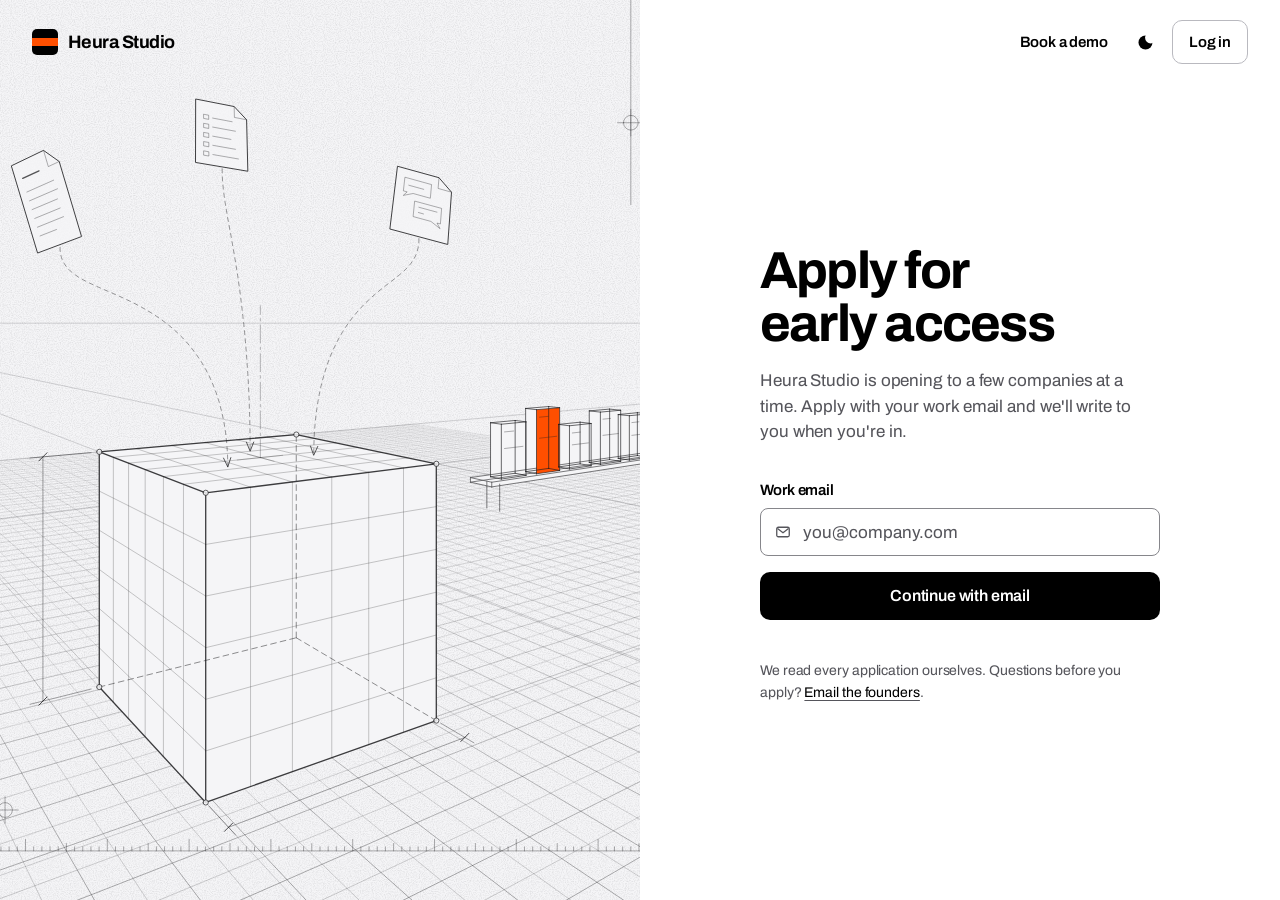
==== commit 4a186a9c: "Apply page: sharper edges and buttons" ====
--- a/early-access/index.html
+++ b/early-access/index.html
@@ -5,7 +5,7 @@
 <meta name="viewport" content="width=device-width, initial-scale=1">
 <title>Apply for early access | Heura Studio</title>
 <meta name="description" content="Apply for early access to Heura Studio, the no-code way to build your company's own AI.">
-<meta name="theme-color" content="#f5f5f7" data-light="#f5f5f7" data-dark="#0d0d0e">
+<meta name="theme-color" content="#f5f5f7" data-light="#f5f5f7" data-dark="#0b0b0c">
 <!-- The theme: the choice saved by the switch in the header, else the system's. Set before anything paints. -->
 <script>(function(d){var t,m;try{t=localStorage.getItem('ov-theme')}catch(e){}if(t!=='light'&&t!=='dark')t=window.matchMedia&&matchMedia('(prefers-color-scheme: dark)').matches?'dark':'light';d.setAttribute('data-theme',t);d.classList.add('ov-js');m=document.querySelector('meta[name="theme-color"]');if(m)m.setAttribute('content',m.getAttribute('data-'+t))})(document.documentElement)</script>
 <link rel="icon" href="/favicon.ico" sizes="48x48">
--- a/site.css
+++ b/site.css
@@ -6,9 +6,10 @@
 @property --page { syntax: '<color>'; inherits: true; initial-value: #ffffff; }
 @property --band { syntax: '<color>'; inherits: true; initial-value: #f5f5f7; }
 @property --surface { syntax: '<color>'; inherits: true; initial-value: #ffffff; }
-@property --hairline { syntax: '<color>'; inherits: true; initial-value: #d2d2d7; }
-@property --text { syntax: '<color>'; inherits: true; initial-value: #1d1d1f; }
-@property --text-2 { syntax: '<color>'; inherits: true; initial-value: #6e6e73; }
+@property --hairline { syntax: '<color>'; inherits: true; initial-value: #d1d1d6; }
+@property --edge { syntax: '<color>'; inherits: true; initial-value: #b9b9bf; }
+@property --text { syntax: '<color>'; inherits: true; initial-value: #000000; }
+@property --text-2 { syntax: '<color>'; inherits: true; initial-value: #55555b; }
 @property --accent { syntax: '<color>'; inherits: true; initial-value: #ff4f00; }
 @property --field { syntax: '<color>'; inherits: true; initial-value: #86868b; }
 @property --wash { syntax: '<percentage>'; inherits: true; initial-value: 13%; }
@@ -19,45 +20,46 @@
 :root {
   --page: #ffffff;
   --band: #f5f5f7; /* alternate sections */
-  --surface: #ffffff; /* boxes, cards, inputs; always with a hairline */
-  --hairline: #d2d2d7;
-  --text: #1d1d1f;
-  --text-2: #6e6e73; /* secondary copy: 5.1:1 on page, 4.7:1 on band */
+  --surface: #ffffff; /* boxes, cards, inputs; always with an edge */
+  --hairline: #d1d1d6; /* separators between rows and sections */
+  --edge: #b9b9bf; /* the outline of a box, a card, a chip or a quiet button */
+  --text: #000000;
+  --text-2: #55555b; /* secondary copy: 7.4:1 on page, 6.8:1 on band */
   --accent: #ff4f00; /* Heura orange: small marks only */
   --field: #86868b; /* input borders: 3.6:1, so a field reads as a field */
   --arche: #ff4f00;
   --asteria: #5b7cfa;
   --aniketos: #7a5af8;
-  --wash: 13%; /* a model's tint at the top of its box */
-  --wash-soon: 9%; /* quieter, for the ones still coming */
+  --wash: 100%; /* the cap along the top of a model's box: its tint, full strength */
+  --wash-soon: 55%; /* quieter, for the ones still coming */
   --glow: 9%; /* the highlight that follows the pointer */
-  --shade: rgba(0, 0, 0, .2); /* contact shadows on a shelf */
-  --lifted: 0 1px 2px rgba(0, 0, 0, .05), 0 10px 20px -6px rgba(0, 0, 0, .12), 0 28px 48px -16px rgba(0, 0, 0, .2);
-  --raised: 0 1px 2px rgba(0, 0, 0, .04), 0 12px 32px -12px rgba(0, 0, 0, .14);
+  --shade: rgba(0, 0, 0, .28); /* contact shadows on a shelf */
+  --lifted: 0 1px 1px rgba(0, 0, 0, .1), 0 6px 12px -4px rgba(0, 0, 0, .14), 0 20px 34px -14px rgba(0, 0, 0, .24);
+  --raised: 0 1px 1px rgba(0, 0, 0, .08), 0 8px 18px -8px rgba(0, 0, 0, .18);
   --ease: cubic-bezier(.2, .8, .2, 1);
   color-scheme: light;
 }
 @media (prefers-color-scheme: dark) {
   :root:not([data-theme="light"]) {
-    --page: #000000; --band: #0d0d0e; --surface: #161617; --hairline: #2c2c2e;
-    --text: #f5f5f7; --text-2: #a1a1a6; --accent: #ff6a26; --field: #6e6e73;
-    --wash: 18%; --wash-soon: 13%; --glow: 9%; --shade: rgba(0, 0, 0, .85);
-    --lifted: 0 1px 2px rgba(0, 0, 0, .6), 0 12px 24px -6px rgba(0, 0, 0, .7), 0 30px 60px -16px rgba(0, 0, 0, .8);
-    --raised: 0 1px 2px rgba(0, 0, 0, .5), 0 14px 36px -12px rgba(0, 0, 0, .7);
+    --page: #000000; --band: #0b0b0c; --surface: #141415; --hairline: #2a2a2d; --edge: #3c3c41;
+    --text: #fafafa; --text-2: #b1b1b7; --accent: #ff6a26; --field: #6e6e73;
+    --wash: 100%; --wash-soon: 60%; --glow: 9%; --shade: rgba(0, 0, 0, .9);
+    --lifted: 0 1px 1px rgba(0, 0, 0, .7), 0 8px 14px -4px rgba(0, 0, 0, .75), 0 22px 40px -14px rgba(0, 0, 0, .85);
+    --raised: 0 1px 1px rgba(0, 0, 0, .6), 0 10px 22px -8px rgba(0, 0, 0, .75);
     color-scheme: dark;
   }
 }
 :root[data-theme="dark"] {
-  --page: #000000; --band: #0d0d0e; --surface: #161617; --hairline: #2c2c2e;
-  --text: #f5f5f7; --text-2: #a1a1a6; --accent: #ff6a26; --field: #6e6e73;
-  --wash: 18%; --wash-soon: 13%; --glow: 9%; --shade: rgba(0, 0, 0, .85);
-  --lifted: 0 1px 2px rgba(0, 0, 0, .6), 0 12px 24px -6px rgba(0, 0, 0, .7), 0 30px 60px -16px rgba(0, 0, 0, .8);
-  --raised: 0 1px 2px rgba(0, 0, 0, .5), 0 14px 36px -12px rgba(0, 0, 0, .7);
+  --page: #000000; --band: #0b0b0c; --surface: #141415; --hairline: #2a2a2d; --edge: #3c3c41;
+  --text: #fafafa; --text-2: #b1b1b7; --accent: #ff6a26; --field: #6e6e73;
+  --wash: 100%; --wash-soon: 60%; --glow: 9%; --shade: rgba(0, 0, 0, .9);
+  --lifted: 0 1px 1px rgba(0, 0, 0, .7), 0 8px 14px -4px rgba(0, 0, 0, .75), 0 22px 40px -14px rgba(0, 0, 0, .85);
+  --raised: 0 1px 1px rgba(0, 0, 0, .6), 0 10px 22px -8px rgba(0, 0, 0, .75);
   color-scheme: dark;
 }
 /* the switch adds this class for a moment, so only a switch cross-fades (never the first paint) */
 :root.ov-theming {
-  transition: --page .25s ease, --band .25s ease, --surface .25s ease, --hairline .25s ease, --text .25s ease,
+  transition: --page .25s ease, --band .25s ease, --surface .25s ease, --hairline .25s ease, --edge .25s ease, --text .25s ease,
     --text-2 .25s ease, --accent .25s ease, --field .25s ease, --wash .25s ease, --wash-soon .25s ease, --glow .25s ease;
 }
 
@@ -67,7 +69,7 @@
 #ov-home {
   display: block; min-height: 100vh; background: var(--page); color: var(--text);
   font-family: "Archivo", ui-sans-serif, -apple-system, BlinkMacSystemFont, "Segoe UI", sans-serif;
-  font-size: 17px; line-height: 1.5; font-weight: 400; font-stretch: 100%; letter-spacing: -.003em;
+  font-size: 17px; line-height: 1.5; font-weight: 420; font-stretch: 100%; letter-spacing: -.005em;
   -webkit-font-smoothing: antialiased; -moz-osx-font-smoothing: grayscale; -webkit-text-size-adjust: 100%; text-size-adjust: 100%;
 }
 #ov-home *, #ov-home *::before, #ov-home *::after { box-sizing: border-box; }
@@ -81,23 +83,23 @@
 
 /* type */
 #ov-home .ov-hero-title,
-#ov-home .ov-h2 { font-weight: 680; font-stretch: 104%; letter-spacing: -.03em; line-height: 1.04; text-wrap: balance; }
+#ov-home .ov-h2 { font-weight: 720; font-stretch: 100%; letter-spacing: -.034em; line-height: 1.02; text-wrap: balance; }
 #ov-home .ov-h2 { font-size: clamp(36px, 2.4vw + 22px, 56px); }
 #ov-home .ov-lead { margin-top: 18px; max-width: 34em; font-size: 21px; line-height: 1.45; color: var(--text-2); text-wrap: pretty; }
 
-/* ---- buttons: pills; the primary is filled with the text color */
+/* ---- buttons: 10px corners; the primary is filled with the text color */
 #ov-home .ov-btn {
-  display: inline-flex; align-items: center; justify-content: center; min-height: 48px; padding: 0 24px;
-  border: 1px solid transparent; border-radius: 999px; cursor: pointer;
-  font-size: 17px; font-weight: 560; line-height: 1; letter-spacing: -.01em; white-space: nowrap;
+  display: inline-flex; align-items: center; justify-content: center; min-height: 48px; padding: 0 22px;
+  border: 1px solid transparent; border-radius: 10px; cursor: pointer;
+  font-size: 16px; font-weight: 600; line-height: 1; letter-spacing: -.01em; white-space: nowrap;
   transition: background-color .25s var(--ease), border-color .25s var(--ease), transform .3s var(--ease);
   -webkit-tap-highlight-color: transparent;
 }
 #ov-home .ov-btn-primary { background: var(--text); color: var(--page); }
-#ov-home .ov-btn-quiet { border-color: var(--hairline); color: var(--text); }
+#ov-home .ov-btn-quiet { border-color: var(--edge); color: var(--text); }
 @media (hover: hover) {
-  #ov-home .ov-btn-primary:hover { background: color-mix(in srgb, var(--text) 82%, var(--page)); }
-  #ov-home .ov-btn-quiet:hover { border-color: var(--text-2); }
+  #ov-home .ov-btn-primary:hover { background: color-mix(in srgb, var(--text) 80%, var(--page)); }
+  #ov-home .ov-btn-quiet:hover { border-color: var(--text); }
 }
 #ov-home .ov-btn:active { transform: scale(.97); }
 #ov-home .ov-btn-small { min-height: 44px; padding: 0 18px; font-size: 15px; }
@@ -106,25 +108,25 @@
 /* ---- header: sticky; a hairline and a soft shadow appear once the page scrolls */
 #ov-home .ov-top {
   position: sticky; top: 0; z-index: 50;
-  background: color-mix(in srgb, var(--page) 76%, transparent);
+  background: color-mix(in srgb, var(--page) 84%, transparent);
   -webkit-backdrop-filter: saturate(180%) blur(20px); backdrop-filter: saturate(180%) blur(20px);
   border-bottom: 1px solid transparent;
-  transition: border-color .3s var(--ease), box-shadow .3s var(--ease);
-}
-#ov-home .ov-top.is-scrolled { border-bottom-color: var(--hairline); box-shadow: 0 10px 30px -18px rgba(0, 0, 0, .25); }
+  transition: border-color .3s var(--ease);
+}
+#ov-home .ov-top.is-scrolled { border-bottom-color: var(--hairline); }
 #ov-home .ov-top-row { display: flex; align-items: center; justify-content: space-between; gap: 12px; min-height: 64px; }
 #ov-home .ov-top-actions { display: flex; align-items: center; gap: 6px; }
 #ov-home .ov-logo {
   display: inline-flex; align-items: center; gap: 10px; min-height: 44px; white-space: nowrap;
-  font-size: 18px; font-weight: 650; font-stretch: 104%; letter-spacing: -.02em; line-height: 1;
-}
-#ov-home .ov-mark { position: relative; flex: none; width: 26px; height: 26px; border-radius: 7px; background: var(--text); overflow: hidden; }
+  font-size: 18px; font-weight: 700; font-stretch: 100%; letter-spacing: -.03em; line-height: 1;
+}
+#ov-home .ov-mark { position: relative; flex: none; width: 26px; height: 26px; border-radius: 5px; background: var(--text); overflow: hidden; }
 #ov-home .ov-mark::after { content: ""; position: absolute; left: 0; right: 0; top: 9px; height: 8px; background: var(--accent); }
 
 /* the theme switch: a moon in light mode, a sun in dark (what it switches to). It needs JavaScript. */
 #ov-home .ov-theme {
   display: none; place-items: center; flex: none; width: 44px; height: 44px; margin: 0; padding: 0;
-  border: 0; border-radius: 50%; background: transparent; color: var(--text); cursor: pointer;
+  border: 0; border-radius: 10px; background: transparent; color: var(--text); cursor: pointer;
   transition: background-color .25s var(--ease), transform .3s var(--ease); -webkit-tap-highlight-color: transparent;
 }
 .ov-js #ov-home .ov-theme { display: inline-grid; }
@@ -142,8 +144,8 @@
 
 /* ---- hero */
 #ov-home .ov-hero { padding: clamp(36px, 6vh, 64px) 0 clamp(80px, 11vh, 120px); text-align: center; }
-#ov-home .ov-hero-title { max-width: 12.5em; margin: 0 auto; font-size: clamp(48px, 4.2vw + 24px, 84px); }
-#ov-home .ov-hero-sub { max-width: 33em; margin: 20px auto 0; font-size: 21px; line-height: 1.45; color: var(--text-2); text-wrap: balance; }
+#ov-home .ov-hero-title { max-width: 12.5em; margin: 0 auto; font-size: clamp(48px, 4.2vw + 24px, 84px); line-height: 1; }
+#ov-home .ov-hero-sub { max-width: 33em; margin: 22px auto 0; font-size: 21px; line-height: 1.45; color: var(--text-2); text-wrap: balance; }
 #ov-home .ov-hero-actions { display: flex; flex-wrap: wrap; justify-content: center; gap: 12px; margin-top: 32px; }
 
 /* ---- the shelf and the model boxes on it */
@@ -152,27 +154,26 @@
 #ov-home .ov-slot { position: relative; flex: 0 1 228px; min-width: 0; }
 #ov-home .ov-riser { position: relative; z-index: 1; }
 #ov-home .ov-contact {
-  position: absolute; z-index: 0; left: 6%; right: 6%; bottom: -8px; height: 16px; border-radius: 50%;
+  position: absolute; z-index: 0; left: 9%; right: 9%; bottom: -4px; height: 8px; border-radius: 50%;
   background: radial-gradient(closest-side, var(--shade), transparent); pointer-events: none;
 }
-/* the shelf: a firm top edge the boxes stand on, a faint front face, a hairline under it; it fades out at the ends */
+/* the shelf: a firm top edge the boxes stand on, a flat front face, a hairline under it, square ends */
 #ov-home .ov-plank,
 #ov-home .ov-mini-plank {
-  border-top: 1px solid color-mix(in srgb, var(--hairline), var(--text) 14%);
+  border-top: 1px solid var(--edge);
   border-bottom: 1px solid var(--hairline);
-  background: linear-gradient(color-mix(in srgb, var(--band), var(--text) 6%), var(--band));
-  -webkit-mask-image: linear-gradient(90deg, transparent, #000 10%, #000 90%, transparent);
-  mask-image: linear-gradient(90deg, transparent, #000 10%, #000 90%, transparent);
-}
-#ov-home .ov-plank { position: relative; z-index: 0; height: 13px; margin: 0 -24px; border-radius: 0 0 4px 4px; }
+  background: var(--band);
+}
+#ov-home .ov-plank { position: relative; z-index: 0; height: 10px; }
+/* a model's box: flat, a crisp edge, and a cap in the model's own tint along its top */
 #ov-home .ov-box {
   --tint: var(--arche); --w: var(--wash); --h: clamp(216px, 27vh, 252px); --lift: 0;
   position: relative; display: flex; flex-direction: column; justify-content: space-between; height: var(--h);
   padding: 20px 20px 22px; text-align: left; cursor: default;
-  border: 1px solid color-mix(in srgb, var(--hairline), var(--text) calc(var(--lift) * 22%));
-  border-radius: 20px 20px 7px 7px;
+  border: 1px solid color-mix(in srgb, var(--edge), var(--text) calc(var(--lift) * 30%));
+  border-radius: 12px 12px 3px 3px;
   background: var(--surface);
-  background: linear-gradient(180deg, color-mix(in srgb, var(--tint) var(--w), var(--surface)), var(--surface) 62%);
+  box-shadow: inset 0 3px 0 color-mix(in srgb, var(--tint) var(--w), var(--surface));
   transform-origin: 50% 85%; -webkit-tap-highlight-color: transparent; outline-offset: 4px;
 }
 /* the highlight that follows the pointer, under the words */
@@ -189,15 +190,16 @@
 #ov-home .ov-slot[data-model="asteria"] .ov-box { --tint: var(--asteria); --w: var(--wash-soon); --h: clamp(254px, 32vh, 296px); }
 #ov-home .ov-slot[data-model="aniketos"] .ov-box { --tint: var(--aniketos); --w: var(--wash-soon); --h: clamp(292px, 37vh, 340px); }
 
+/* "Available" is filled, "Coming soon" only outlined */
 #ov-home .ov-status {
-  align-self: flex-start; display: inline-flex; align-items: center; gap: 7px; height: 28px; padding: 0 11px;
-  border: 1px solid var(--hairline); border-radius: 999px; background: var(--surface); color: var(--text-2);
-  font-size: 13px; font-weight: 560; line-height: 1; white-space: nowrap;
-}
-#ov-home .ov-status.is-available { color: var(--text); }
+  align-self: flex-start; display: inline-flex; align-items: center; gap: 7px; height: 26px; padding: 0 9px;
+  border: 1px solid var(--edge); border-radius: 6px; background: var(--surface); color: var(--text-2);
+  font-size: 13px; font-weight: 600; line-height: 1; white-space: nowrap;
+}
+#ov-home .ov-status.is-available { border-color: var(--text); background: var(--text); color: var(--page); }
 #ov-home .ov-dot { position: relative; width: 7px; height: 7px; border-radius: 50%; background: var(--accent); }
-#ov-home .ov-box-name { font-size: 32px; font-weight: 680; font-stretch: 104%; letter-spacing: -.03em; line-height: 1.04; }
-#ov-home .ov-box-name span { display: block; margin-bottom: 3px; font-size: 15px; font-weight: 500; font-stretch: 100%; letter-spacing: -.01em; color: var(--text-2); }
+#ov-home .ov-box-name { font-size: 32px; font-weight: 720; font-stretch: 100%; letter-spacing: -.034em; line-height: 1.02; }
+#ov-home .ov-box-name span { display: block; margin-bottom: 3px; font-size: 15px; font-weight: 520; font-stretch: 100%; letter-spacing: -.01em; color: var(--text-2); }
 #ov-home .ov-box-lines { margin-top: 12px; padding-top: 11px; border-top: 1px solid var(--hairline); }
 #ov-home .ov-box-lines li { font-size: 15px; line-height: 1.45; color: var(--text-2); }
 
@@ -225,8 +227,8 @@
   position: relative; display: grid; grid-template-columns: 26px minmax(0, 1fr); align-content: start;
   padding-top: 20px; border-top: 1px solid var(--hairline);
 }
-#ov-home .ov-step-n { grid-column: 1; grid-row: 1; padding-top: 4px; font-size: 15px; font-weight: 560; color: var(--text-2); font-variant-numeric: tabular-nums; }
-#ov-home .ov-step-title { grid-column: 2; grid-row: 1; font-size: 24px; font-weight: 650; font-stretch: 104%; letter-spacing: -.02em; line-height: 1.2; transition: color .3s var(--ease); }
+#ov-home .ov-step-n { grid-column: 1; grid-row: 1; padding-top: 4px; font-size: 15px; font-weight: 600; color: var(--text-2); font-variant-numeric: tabular-nums; }
+#ov-home .ov-step-title { grid-column: 2; grid-row: 1; font-size: 24px; font-weight: 700; font-stretch: 100%; letter-spacing: -.03em; line-height: 1.2; transition: color .3s var(--ease); }
 #ov-home .ov-step-text { grid-column: 2; margin-top: 6px; color: var(--text-2); text-wrap: pretty; }
 #ov-home .ov-step-progress { display: none; }
 #ov-home .ov-stage { display: none; }
@@ -249,19 +251,19 @@
    drawing out of place */
 .ov-js #ov-home .ov-stage {
   position: relative; display: block; aspect-ratio: 4 / 3; overflow: hidden; overflow: clip; container-type: inline-size;
-  border: 1px solid var(--hairline); border-radius: 20px; background: var(--surface);
+  border: 1px solid var(--edge); border-radius: 12px; background: var(--surface);
 }
 #ov-home .ov-scene { position: absolute; inset: 0; opacity: 0; visibility: hidden; transition: opacity .3s var(--ease), visibility 0s linear .3s; }
 #ov-home .ov-scene.is-active { opacity: 1; visibility: visible; transition: opacity .45s var(--ease) .08s, visibility 0s; }
-#ov-home .ov-scene:focus-visible { outline-offset: -4px; border-radius: 20px; }
+#ov-home .ov-scene:focus-visible { outline-offset: -4px; border-radius: 12px; }
 #ov-home .ov-art { position: absolute; inset: 0; }
 #ov-home .ov-play {
   position: absolute; z-index: 2; right: 14px; bottom: 14px; display: grid; place-items: center; width: 44px; height: 44px; padding: 0;
-  border: 1px solid var(--hairline); border-radius: 50%; color: var(--text-2); cursor: pointer;
+  border: 1px solid var(--edge); border-radius: 10px; color: var(--text-2); cursor: pointer;
   background: color-mix(in srgb, var(--surface) 80%, transparent); -webkit-backdrop-filter: blur(10px); backdrop-filter: blur(10px);
   transition: color .25s var(--ease), border-color .25s var(--ease), transform .3s var(--ease);
 }
-@media (hover: hover) { #ov-home .ov-play:hover { color: var(--text); border-color: var(--text-2); } }
+@media (hover: hover) { #ov-home .ov-play:hover { color: var(--text); border-color: var(--text); } }
 #ov-home .ov-play:active { transform: scale(.92); }
 #ov-home .ov-play svg { width: 18px; height: 18px; }
 #ov-home .ov-play-pause { fill: none; stroke: currentColor; stroke-width: 2.2; stroke-linecap: round; }
@@ -271,7 +273,7 @@
 
 /* The drawings. Sizes are in cqw (a hundredth of the preview's width), so each one scales as a whole.
    Base styles are each drawing's last frame; the animations play from the first frame to it. */
-#ov-home .ov-mini-plank { position: absolute; left: 8cqw; right: 8cqw; top: 54cqw; height: 2.2cqw; border-radius: 0 0 .6cqw .6cqw; }
+#ov-home .ov-mini-plank { position: absolute; left: 8cqw; right: 8cqw; top: 54cqw; height: 1.8cqw; }
 #ov-home .ov-minis { position: absolute; z-index: 1; left: 0; right: 0; top: 0; height: 54cqw; display: flex; justify-content: center; align-items: flex-end; gap: 4.5cqw; }
 #ov-home .ov-mini { position: relative; width: 21cqw; height: 24cqw; }
 #ov-home .ov-mini.is-asteria { height: 29cqw; }
@@ -279,21 +281,21 @@
 #ov-home .ov-mini-face {
   --tint: var(--arche); --w: var(--wash);
   position: relative; display: flex; flex-direction: column; justify-content: space-between; height: 100%; padding: 1.8cqw;
-  border-radius: 2.4cqw 2.4cqw .9cqw .9cqw;
+  border-radius: 1.5cqw 1.5cqw .4cqw .4cqw;
 }
 /* the box itself is a layer of its own, so the two still to come can fade back while their names stay readable */
 #ov-home .ov-mini-face::before {
-  content: ""; position: absolute; z-index: -1; inset: 0; border: 1px solid var(--hairline); border-radius: inherit;
-  background: linear-gradient(180deg, color-mix(in srgb, var(--tint) var(--w), var(--surface)), var(--surface) 64%);
+  content: ""; position: absolute; z-index: -1; inset: 0; border: 1px solid var(--edge); border-radius: inherit;
+  background: var(--surface); box-shadow: inset 0 max(2px, .45cqw) 0 color-mix(in srgb, var(--tint) var(--w), var(--surface));
 }
 #ov-home .ov-mini.is-asteria .ov-mini-face { --tint: var(--asteria); --w: var(--wash-soon); justify-content: flex-end; color: var(--text-2); }
 #ov-home .ov-mini.is-aniketos .ov-mini-face { --tint: var(--aniketos); --w: var(--wash-soon); justify-content: flex-end; color: var(--text-2); }
 #ov-home .ov-mini.is-asteria .ov-mini-face::before,
 #ov-home .ov-mini.is-aniketos .ov-mini-face::before { opacity: .5; }
 #ov-home .ov-mini.is-arche .ov-mini-face { transform: translateY(-5cqw) rotate(-2.5deg) scale(1.06); }
-#ov-home .ov-mini.is-arche .ov-mini-face::before { box-shadow: var(--lifted); }
+#ov-home .ov-mini.is-arche .ov-mini-face::before { box-shadow: inset 0 max(2px, .45cqw) 0 var(--arche), var(--lifted); }
 #ov-home .ov-mini-dot { width: 1.6cqw; height: 1.6cqw; min-width: 6px; min-height: 6px; border-radius: 50%; background: var(--accent); }
-#ov-home .ov-mini-name { font-size: max(10px, 2.7cqw); font-weight: 650; font-stretch: 104%; letter-spacing: -.02em; line-height: 1; }
+#ov-home .ov-mini-name { font-size: max(10px, 2.7cqw); font-weight: 700; font-stretch: 100%; letter-spacing: -.03em; line-height: 1; }
 #ov-home .ov-mini-shadow {
   position: absolute; left: 4%; right: 4%; bottom: -1.2cqw; height: 2.4cqw; border-radius: 50%;
   background: radial-gradient(closest-side, var(--shade), transparent); transform: scale(1.3, 1.7); opacity: .4;
@@ -303,25 +305,25 @@
   --tint: var(--arche);
   position: absolute; z-index: 2; left: calc(50% - 15cqw); top: 25cqw; width: 30cqw; height: 29cqw;
   display: flex; flex-direction: column; justify-content: flex-end; gap: .8cqw; padding: 2.2cqw;
-  border: 1px solid var(--hairline); border-radius: 2.8cqw 2.8cqw 1cqw 1cqw; transform-origin: 50% 100%;
-  background: linear-gradient(180deg, color-mix(in srgb, var(--tint) var(--wash), var(--surface)), var(--surface) 70%);
-}
-#ov-home .ov-tray-name { font-size: max(11px, 2.9cqw); font-weight: 650; font-stretch: 104%; letter-spacing: -.02em; line-height: 1; }
+  border: 1px solid var(--edge); border-radius: 1.6cqw 1.6cqw .4cqw .4cqw; transform-origin: 50% 100%;
+  background: var(--surface); box-shadow: inset 0 max(2px, .5cqw) 0 color-mix(in srgb, var(--tint) var(--wash), var(--surface));
+}
+#ov-home .ov-tray-name { font-size: max(11px, 2.9cqw); font-weight: 700; font-stretch: 100%; letter-spacing: -.03em; line-height: 1; }
 #ov-home .ov-tray-count { font-size: max(10px, 2.1cqw); line-height: 1.2; color: var(--text-2); font-variant-numeric: tabular-nums; }
 #ov-home .ov-drop {
-  position: absolute; z-index: 1; display: block; border: 1px solid var(--hairline); background: var(--surface);
+  position: absolute; z-index: 1; display: block; border: 1px solid var(--edge); background: var(--surface);
   transform: rotate(var(--r, 0deg));
 }
 #ov-home .ov-drop.is-doc {
   --r: -7deg; left: calc(50% - 11cqw); top: 13cqw; width: 13cqw; height: 17cqw; padding: 2.4cqw 1.8cqw;
-  border-radius: 1.2cqw; display: grid; align-content: start; gap: 1.3cqw;
+  border-radius: .6cqw; display: grid; align-content: start; gap: 1.3cqw;
 }
 #ov-home .ov-drop.is-doc i { display: block; height: .7cqw; min-height: 2px; border-radius: 1cqw; background: var(--hairline); }
 #ov-home .ov-drop.is-doc i:first-child { width: 60%; background: var(--text-2); }
 #ov-home .ov-drop.is-doc i:nth-child(3) { width: 85%; }
 #ov-home .ov-drop.is-doc i:last-child { width: 50%; }
 #ov-home .ov-drop.is-rule {
-  display: flex; align-items: center; gap: 1.2cqw; width: 15cqw; height: 4.8cqw; padding: 0 1.4cqw; border-radius: 99px;
+  display: flex; align-items: center; gap: 1.2cqw; width: 15cqw; height: 4.8cqw; padding: 0 1.4cqw; border-radius: .9cqw;
 }
 #ov-home .ov-drop.is-rule b {
   flex: none; width: 1.1cqw; height: 2cqw; margin: 0 .5cqw .3cqw .5cqw;
@@ -333,16 +335,16 @@
 
 #ov-home .ov-meter { position: absolute; left: 50%; top: 50%; width: 58cqw; transform: translate(-50%, -50%); display: grid; gap: 1.6cqw; }
 #ov-home .ov-meter-label { font-size: max(11px, 2.3cqw); color: var(--text-2); }
-#ov-home .ov-meter-value { font-size: 14cqw; font-weight: 680; font-stretch: 104%; letter-spacing: -.04em; line-height: .95; font-variant-numeric: tabular-nums; }
-#ov-home .ov-meter-bar { position: relative; display: block; height: 1cqw; min-height: 4px; margin-top: 1cqw; border-radius: 9px; background: var(--hairline); overflow: hidden; }
+#ov-home .ov-meter-value { font-size: 14cqw; font-weight: 720; font-stretch: 100%; letter-spacing: -.05em; line-height: .95; font-variant-numeric: tabular-nums; }
+#ov-home .ov-meter-bar { position: relative; display: block; height: .8cqw; min-height: 3px; margin-top: 1cqw; border-radius: 1px; background: var(--hairline); overflow: hidden; }
 #ov-home .ov-meter-bar span { position: absolute; left: 0; top: 0; bottom: 0; width: 94%; border-radius: inherit; background: var(--text); }
 #ov-home .ov-ticks { display: grid; grid-template-columns: repeat(16, 1fr); gap: .9cqw; margin-top: 1.2cqw; }
-#ov-home .ov-ticks i { display: block; aspect-ratio: 1; border-radius: .6cqw; border: 1px solid var(--text); background: var(--text); }
-#ov-home .ov-ticks i.is-open { border-color: var(--hairline); background: transparent; }
+#ov-home .ov-ticks i { display: block; aspect-ratio: 1; border-radius: .25cqw; border: 1px solid var(--text); background: var(--text); }
+#ov-home .ov-ticks i.is-open { border-color: var(--edge); background: transparent; }
 
 #ov-home .ov-site {
   position: absolute; left: 10cqw; top: 7cqw; width: 72cqw; height: 55cqw; overflow: hidden; overflow: clip;
-  border: 1px solid var(--hairline); border-radius: 2.4cqw; background: var(--page);
+  border: 1px solid var(--edge); border-radius: 1.4cqw; background: var(--page);
 }
 #ov-home .ov-site-bar { display: flex; align-items: center; justify-content: center; height: 6.4cqw; border-bottom: 1px solid var(--hairline); background: var(--band); }
 #ov-home .ov-site-bar i { display: block; width: 28cqw; height: 2.6cqw; border-radius: 9px; background: var(--page); }
@@ -358,13 +360,12 @@
 #ov-home .ov-launcher svg { width: 58%; height: 58%; fill: none; stroke: currentColor; stroke-width: 1.8; stroke-linejoin: round; }
 #ov-home .ov-chat {
   position: absolute; right: 3cqw; bottom: 12cqw; display: flex; flex-direction: column; gap: 1.4cqw; width: 36cqw; padding: 2.2cqw;
-  border: 1px solid var(--hairline); border-radius: 2.4cqw; background: var(--surface); box-shadow: var(--raised); transform-origin: 92% 100%;
+  border: 1px solid var(--edge); border-radius: 1.4cqw; background: var(--surface); box-shadow: var(--raised); transform-origin: 92% 100%;
 }
 #ov-home .ov-bubble { max-width: 92%; padding: 1.1cqw 1.8cqw; border-radius: 2.2cqw; font-size: max(10px, 2.2cqw); line-height: 1.25; white-space: nowrap; }
 #ov-home .ov-bubble.is-q { align-self: flex-end; background: var(--text); color: var(--page); }
 #ov-home .ov-bubble.is-a {
-  align-self: flex-start; border: 1px solid var(--hairline);
-  background: color-mix(in srgb, var(--arche) var(--wash-soon), var(--surface));
+  align-self: flex-start; border: 1px solid var(--edge); background: var(--band);
 }
 #ov-home .ov-typing { position: absolute; left: 2.2cqw; bottom: 2.6cqw; display: flex; gap: .7cqw; padding: 1.4cqw 1.8cqw; border-radius: 2.2cqw; background: var(--band); opacity: 0; }
 #ov-home .ov-typing i { display: block; width: 1cqw; height: 1cqw; min-width: 4px; min-height: 4px; border-radius: 50%; background: var(--text-2); }
@@ -372,14 +373,14 @@
 /* ---- starter kits: neutral cards, one line drawing each */
 #ov-home .ov-kits { display: grid; grid-template-columns: repeat(4, minmax(0, 1fr)); gap: 20px; margin-top: 56px; }
 #ov-home .ov-kit {
-  display: flex; flex-direction: column; min-height: 224px; padding: 28px;
-  border: 1px solid var(--hairline); border-radius: 20px; background: var(--surface);
+  display: flex; flex-direction: column; min-height: 224px; padding: 26px;
+  border: 1px solid var(--edge); border-radius: 12px; background: var(--surface);
   transition: transform .45s var(--ease), box-shadow .45s var(--ease), border-color .3s var(--ease);
 }
-#ov-home .ov-kit h3 { margin-top: auto; padding-top: 32px; font-size: 22px; font-weight: 650; font-stretch: 104%; letter-spacing: -.02em; line-height: 1.2; }
+#ov-home .ov-kit h3 { margin-top: auto; padding-top: 32px; font-size: 22px; font-weight: 700; font-stretch: 100%; letter-spacing: -.03em; line-height: 1.2; }
 #ov-home .ov-kit p { margin-top: 6px; color: var(--text-2); }
 #ov-home .ov-glyph {
-  width: 44px; height: 44px; overflow: visible; fill: none; stroke: currentColor; stroke-width: 1.6; stroke-linecap: round; stroke-linejoin: round;
+  width: 44px; height: 44px; overflow: visible; fill: none; stroke: currentColor; stroke-width: 1.5; stroke-linecap: square; stroke-linejoin: miter;
 }
 #ov-home .ov-glyph .ov-g-dot { fill: currentColor; stroke: none; }
 #ov-home .ov-g-move, #ov-home .ov-g-dot { transform-box: fill-box; transition: transform .5s var(--ease); }
@@ -388,7 +389,7 @@
 #ov-home .is-sales .ov-g-move { transform-origin: 82% 18%; }
 #ov-home .ov-g-check { stroke-dasharray: 1; stroke-dashoffset: 0; transition: stroke-dashoffset .5s var(--ease) .05s; }
 @media (hover: hover) {
-  #ov-home .ov-kit:hover { transform: translateY(-4px); box-shadow: var(--raised); border-color: color-mix(in srgb, var(--hairline), var(--text) 12%); }
+  #ov-home .ov-kit:hover { transform: translateY(-3px); box-shadow: var(--raised); border-color: var(--text); }
   #ov-home .ov-kit:hover .is-support .ov-g-move { transform: translateY(-2px) rotate(-5deg); }
   #ov-home .ov-kit:hover .is-support .ov-g-dot:nth-of-type(1) { transform: translateY(-1.5px); }
   #ov-home .ov-kit:hover .is-support .ov-g-dot:nth-of-type(3) { transform: translateY(-1.5px); }
@@ -466,7 +467,7 @@
 #ov-home .ov-ticks i:nth-child(14) { animation-delay: 1.47s; } #ov-home .ov-ticks i:nth-child(15) { animation-delay: 1.56s; }
 #ov-home .ov-ticks i:nth-child(1) { animation-delay: .3s; } #ov-home .ov-ticks i.is-open { animation: none !important; }
 
-@keyframes ov-settle { from { opacity: 0; transform: translateY(22px); filter: blur(8px); } }
+@keyframes ov-settle { from { opacity: 0; transform: translateY(18px); } }
 @keyframes ov-plank { from { opacity: 0; transform: scaleX(.88); } }
 @keyframes ov-clip { from, to { clip-path: inset(-100vh -100vw 0 -100vw); } }
 @keyframes ov-rise {
@@ -527,11 +528,11 @@
   #ov-home .ov-shelf { margin-top: 44px; }
   #ov-home .ov-lineup { gap: 9px; }
   #ov-home .ov-slot { flex: 1 1 0; }
-  #ov-home .ov-plank { height: 11px; margin: 0 -20px; }
-  #ov-home .ov-box { padding: 10px 10px 12px; border-radius: 14px 14px 5px 5px; --h: 190px; }
+  #ov-home .ov-plank { height: 9px; }
+  #ov-home .ov-box { padding: 10px 10px 12px; border-radius: 9px 9px 2px 2px; --h: 190px; }
   #ov-home .ov-slot[data-model="asteria"] .ov-box { --h: 222px; }
   #ov-home .ov-slot[data-model="aniketos"] .ov-box { --h: 254px; }
-  #ov-home .ov-status { gap: 5px; height: 22px; padding: 0 7px; font-size: 11px; }
+  #ov-home .ov-status { gap: 5px; height: 22px; padding: 0 6px; border-radius: 5px; font-size: 11px; }
   #ov-home .ov-dot { width: 6px; height: 6px; }
   #ov-home .ov-box-name { font-size: 19px; }
   #ov-home .ov-box-name span { margin-bottom: 1px; font-size: 11px; }
@@ -544,7 +545,7 @@
   .ov-js #ov-home .ov-step { padding: 18px 0 20px; }
   #ov-home .ov-step-title { font-size: 21px; }
   #ov-home .ov-step-text { font-size: 16px; }
-  .ov-js #ov-home .ov-stage { border-radius: 16px; }
+  .ov-js #ov-home .ov-stage { border-radius: 10px; }
   #ov-home .ov-play { right: 10px; bottom: 10px; }
   #ov-home .ov-kits { grid-template-columns: minmax(0, 1fr); gap: 12px; margin-top: 40px; }
   /* a compact row on phones: the drawing on the left, the words beside it */
--- a/early-access/apply.css
+++ b/early-access/apply.css
@@ -19,16 +19,16 @@
 #ov-home .ap-link,
 #ov-home .ap-pill {
   display: inline-flex; align-items: center; justify-content: center; min-height: 44px; white-space: nowrap;
-  font-size: 15px; font-weight: 560; line-height: 1; letter-spacing: -.01em; -webkit-tap-highlight-color: transparent;
+  font-size: 15px; font-weight: 600; line-height: 1; letter-spacing: -.01em; -webkit-tap-highlight-color: transparent;
 }
 #ov-home .ap-link { padding: 0 12px; color: var(--text); }
 #ov-home .ap-pill {
-  padding: 0 18px; border: 1px solid var(--hairline); border-radius: 999px; color: var(--text);
+  padding: 0 16px; border: 1px solid var(--edge); border-radius: 10px; color: var(--text);
   transition: border-color .25s var(--ease), transform .3s var(--ease);
 }
 @media (hover: hover) {
   #ov-home .ap-link:hover { text-decoration: underline; text-decoration-thickness: 1px; text-underline-offset: 5px; }
-  #ov-home .ap-pill:hover { border-color: var(--text-2); }
+  #ov-home .ap-pill:hover { border-color: var(--text); }
 }
 #ov-home .ap-pill:active { transform: scale(.97); }
 
@@ -57,7 +57,7 @@
 #ov-home .ap-panel { width: 100%; max-width: 400px; }
 /* two lines: "early access" fits the 400px column at 52px */
 #ov-home .ap-panel h1 {
-  font-size: 52px; font-weight: 680; font-stretch: 104%; letter-spacing: -.03em; line-height: 1.04;
+  font-size: 52px; font-weight: 720; font-stretch: 100%; letter-spacing: -.034em; line-height: 1.02;
 }
 #ov-home .ap-lead { margin-top: 18px; font-size: 17px; line-height: 1.5; color: var(--text-2); text-wrap: pretty; }
 
@@ -73,11 +73,11 @@
 @keyframes ap-reveal { from { opacity: 0; transform: translateY(8px); } }
 
 #ov-home .ap-field { display: grid; gap: 8px; }
-#ov-home .ap-field label { font-size: 15px; font-weight: 560; line-height: 1.3; }
+#ov-home .ap-field label { font-size: 15px; font-weight: 600; line-height: 1.3; }
 #ov-home .ap-label-row { display: flex; align-items: baseline; justify-content: space-between; gap: 12px; }
 #ov-home .ap-field input {
   display: block; width: 100%; height: 48px; margin: 0; padding: 0 14px;
-  border: 1px solid var(--field); border-radius: 12px; background: var(--surface); color: var(--text);
+  border: 1px solid var(--field); border-radius: 8px; background: var(--surface); color: var(--text);
   font: inherit; font-size: 17px; line-height: 1.2;
   transition: border-color .2s var(--ease);
 }
@@ -98,18 +98,18 @@
   fill: none; stroke: var(--text-2); stroke-width: 1.3; stroke-linejoin: round; pointer-events: none;
 }
 
-/* both actions are the primary pill: one at a time shows */
+/* both actions are the primary button: one at a time shows */
 #ov-home .ap-continue,
 #ov-home .ap-submit {
   display: flex; align-items: center; justify-content: center; width: 100%; height: 48px; margin: 0; padding: 0 20px;
-  border: 0; border-radius: 999px; background: var(--text); color: var(--page); cursor: pointer;
-  font-size: 17px; font-weight: 560; line-height: 1; letter-spacing: -.01em;
+  border: 0; border-radius: 10px; background: var(--text); color: var(--page); cursor: pointer;
+  font-size: 16px; font-weight: 600; line-height: 1; letter-spacing: -.01em;
   transition: background-color .25s var(--ease), transform .3s var(--ease); -webkit-tap-highlight-color: transparent;
 }
 #ov-home .ap-submit { margin-top: 8px; }
 @media (hover: hover) {
   #ov-home .ap-continue:hover,
-  #ov-home .ap-submit:hover { background: color-mix(in srgb, var(--text) 82%, var(--page)); }
+  #ov-home .ap-submit:hover { background: color-mix(in srgb, var(--text) 80%, var(--page)); }
 }
 #ov-home .ap-continue:active,
 #ov-home .ap-submit:active { transform: scale(.985); }
@@ -123,11 +123,11 @@
 
 #ov-home .ea-trap { position: absolute; left: -10000px; top: auto; width: 1px; height: 1px; overflow: hidden; }
 
-#ov-home .ap-status { margin-top: 16px; font-size: 15px; font-weight: 560; line-height: 1.45; }
+#ov-home .ap-status { margin-top: 16px; font-size: 15px; font-weight: 600; line-height: 1.45; }
 #ov-home .ap-status:empty { display: none; }
 #ov-home .ea-done {
-  margin-top: 36px; padding: 20px 22px; border: 1px solid var(--hairline); border-radius: 20px; background: var(--band);
-  font-size: 19px; font-weight: 560; line-height: 1.4;
+  margin-top: 36px; padding: 20px 22px; border: 1px solid var(--edge); border-radius: 12px; background: var(--band);
+  font-size: 19px; font-weight: 600; line-height: 1.4;
 }
 #ov-home .ea-done:focus { outline: none; }
 #ov-home .ap-note { margin-top: 40px; font-size: 14px; line-height: 1.55; color: var(--text-2); text-wrap: pretty; }
@@ -166,7 +166,7 @@
 @media (max-width: 480px) {
   #ov-home .ap-top { column-gap: 8px; padding-left: 16px; padding-right: 16px; }
   #ov-home .ap-top .ov-logo { gap: 7px; font-size: 15px; }
-  #ov-home .ap-top .ov-mark { width: 22px; height: 22px; border-radius: 6px; }
+  #ov-home .ap-top .ov-mark { width: 22px; height: 22px; border-radius: 4px; }
   #ov-home .ap-top .ov-mark::after { top: 7.5px; height: 7px; }
   #ov-home .ap-nav { gap: 2px; }
   #ov-home .ap-link { padding: 0 6px; font-size: 14px; }
@@ -178,7 +178,7 @@
 /* Below about 380px the mark alone stands for the logo, so the nav keeps its size. The name stays in the link
    for screen readers. */
 @media (max-width: 379px) {
-  #ov-home .ap-top .ov-mark { width: 26px; height: 26px; border-radius: 7px; }
+  #ov-home .ap-top .ov-mark { width: 26px; height: 26px; border-radius: 5px; }
   #ov-home .ap-top .ov-mark::after { top: 9px; height: 8px; }
   #ov-home .ap-top .ap-wordmark {
     position: absolute; width: 1px; height: 1px; overflow: hidden; clip: rect(0 0 0 0); clip-path: inset(50%); white-space: nowrap;
